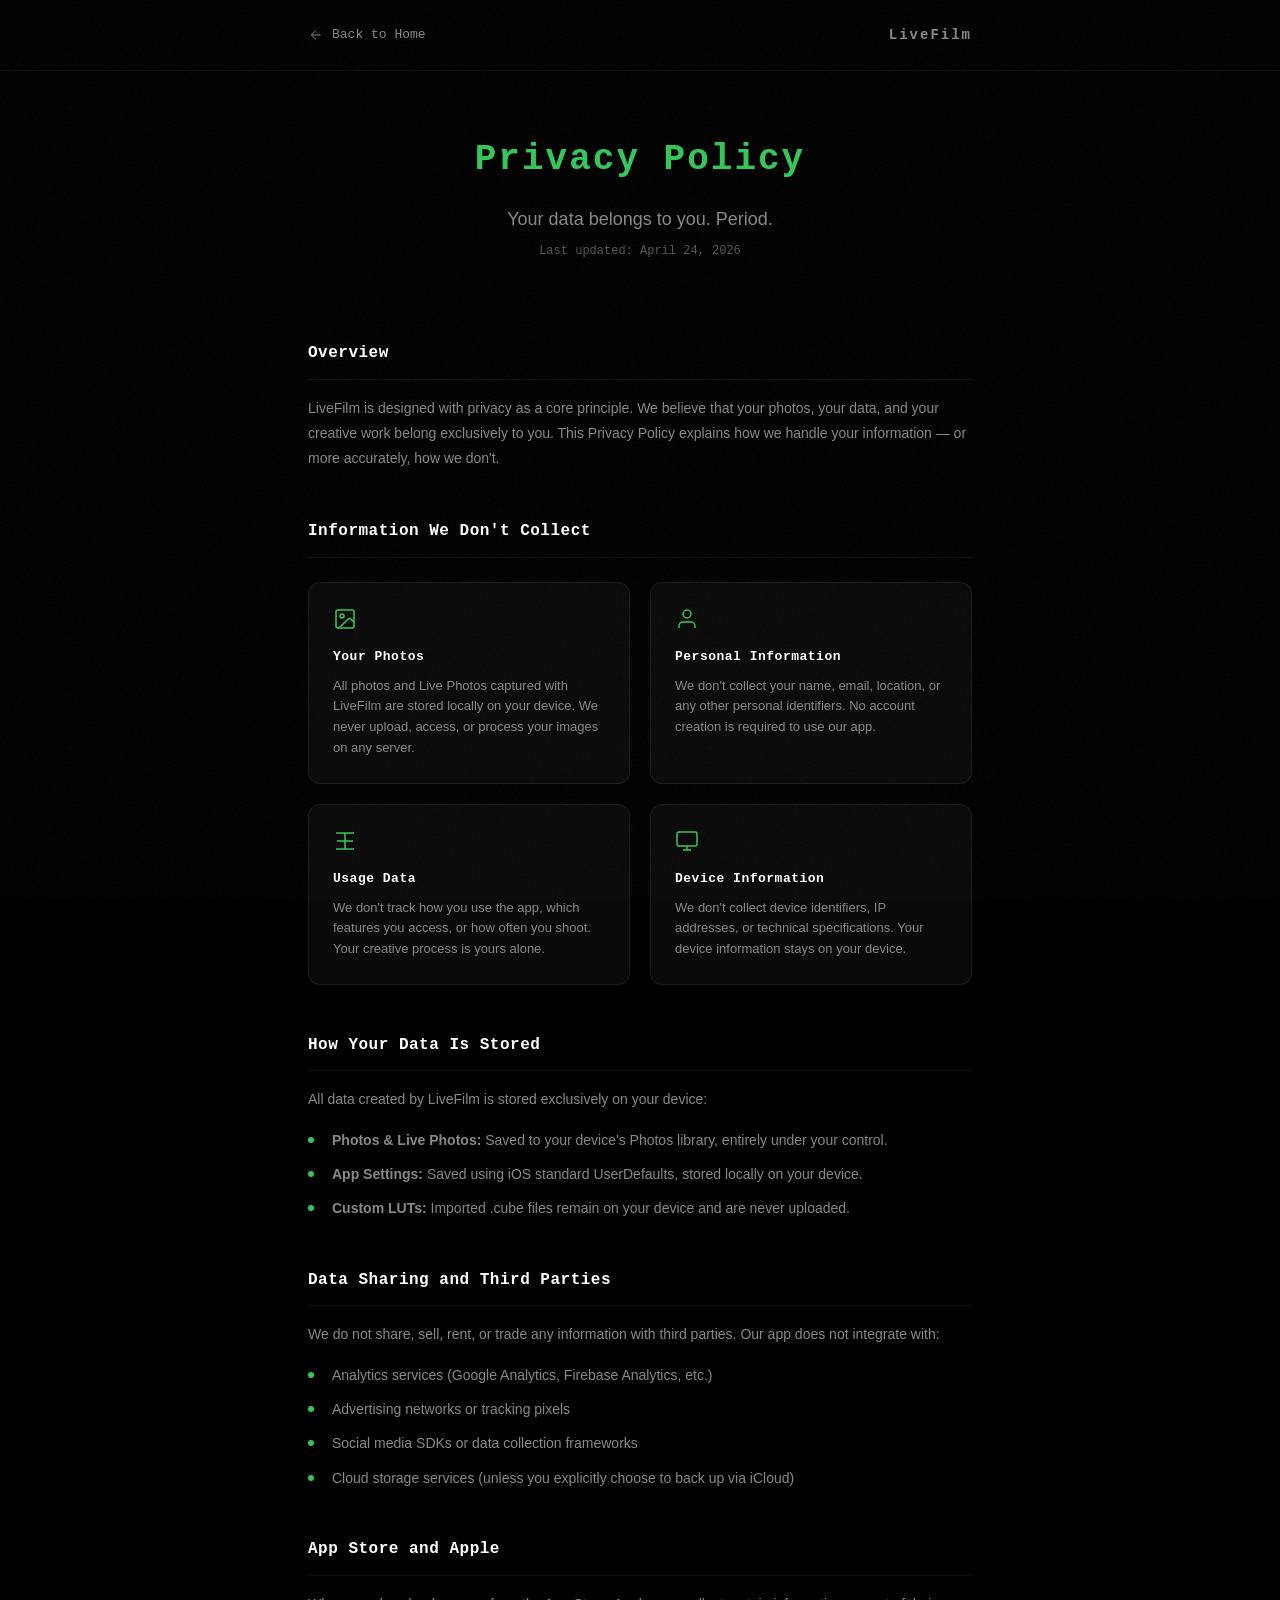
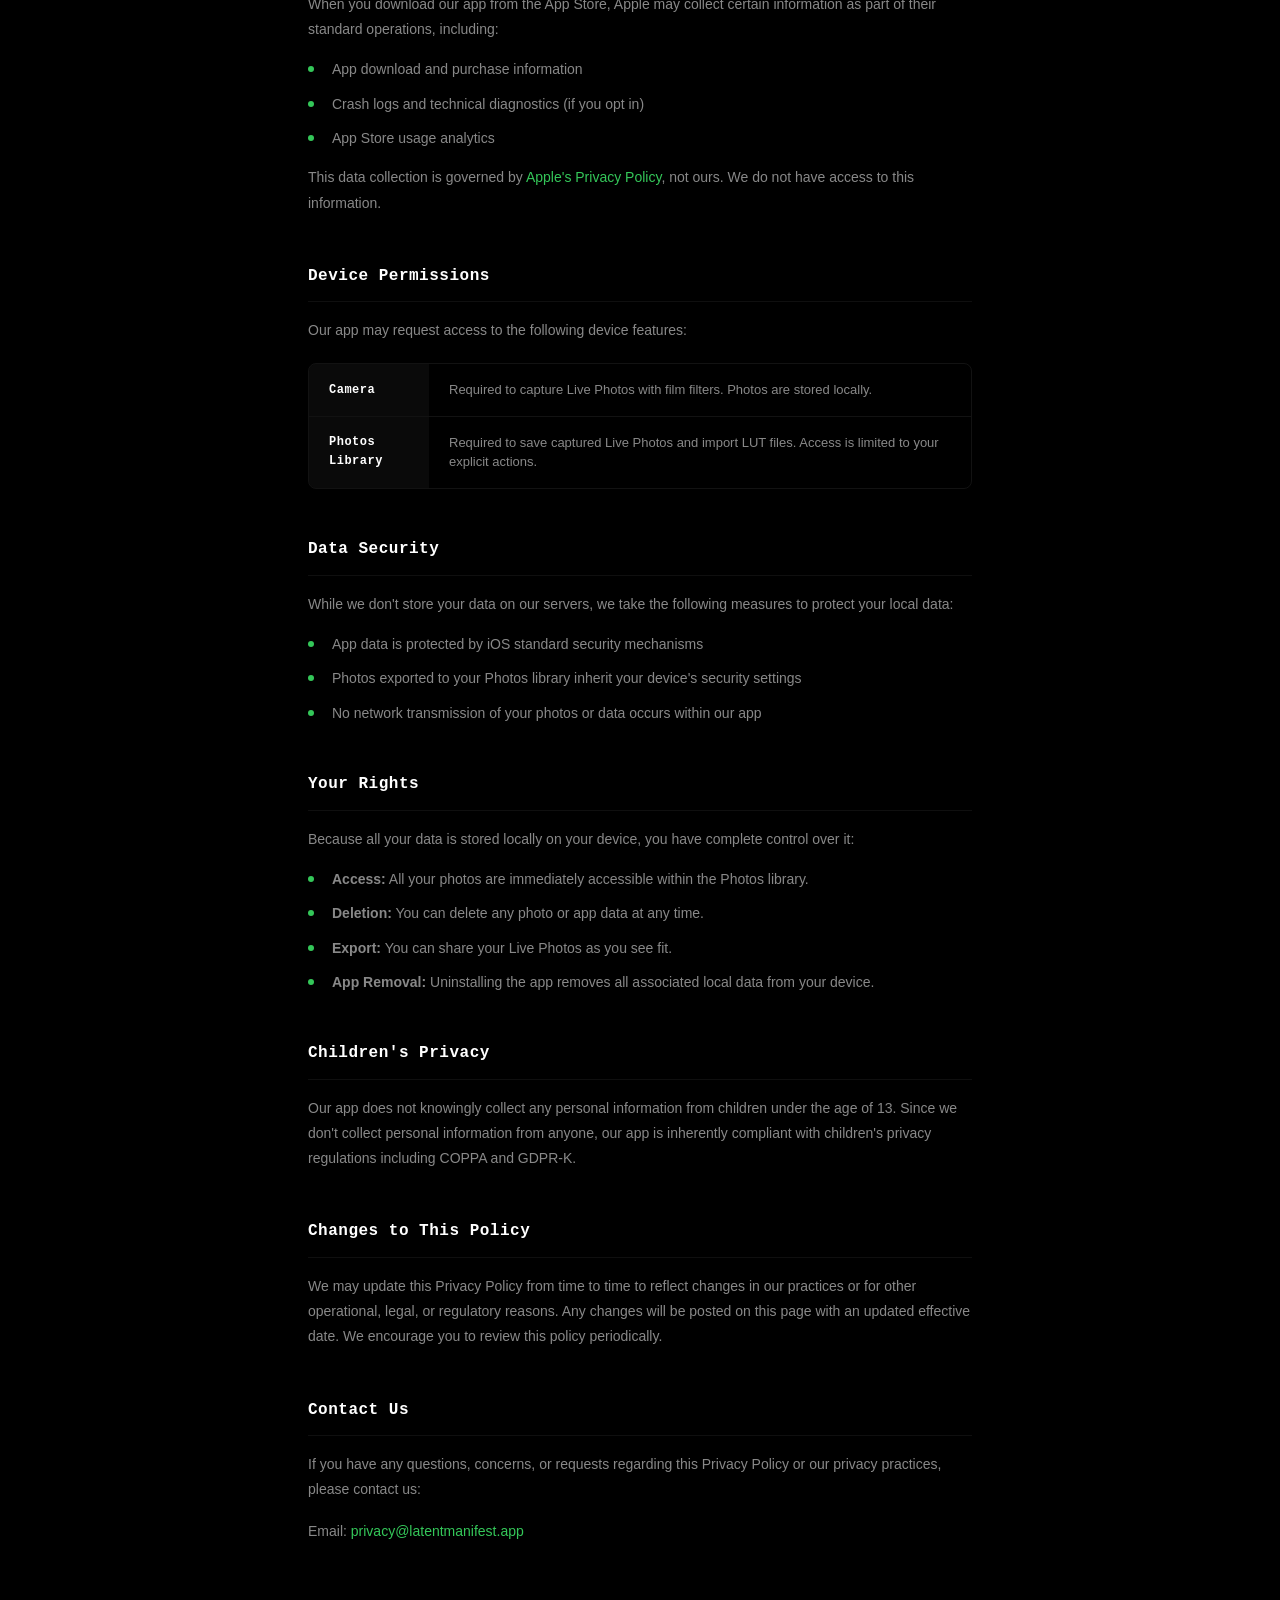
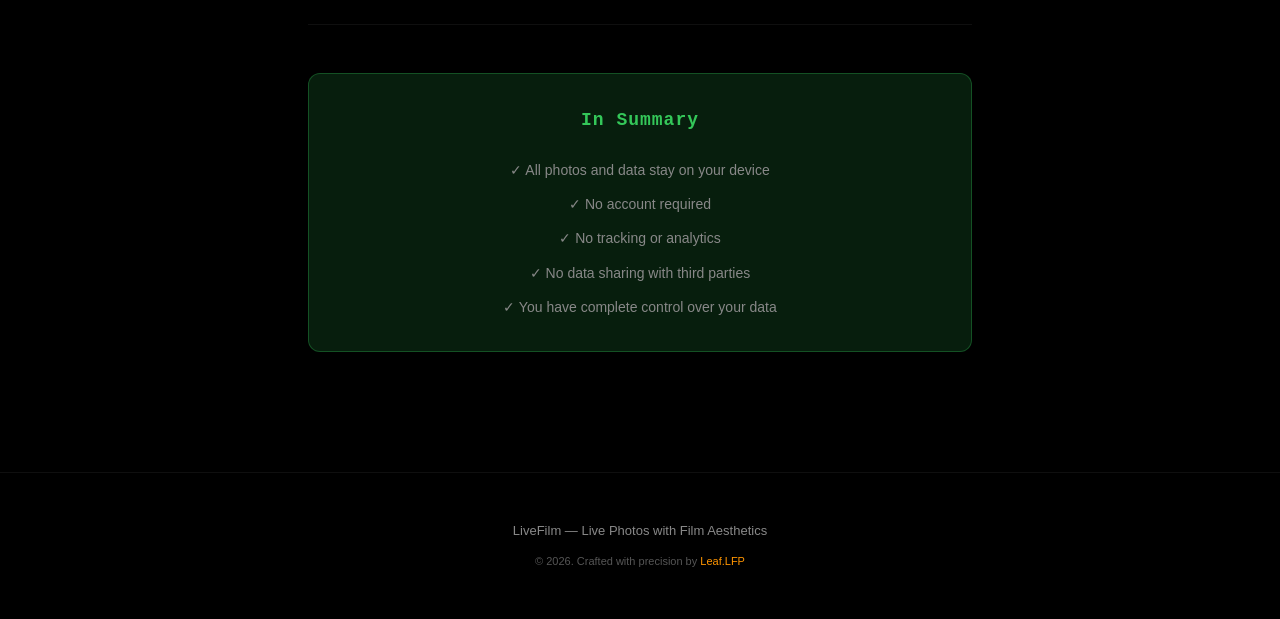
==== privacy.html @ 0545c532 "Initial commit: LiveFilm public site with privacy policy" ====
<!DOCTYPE html>
<html lang="en">
<head>
    <meta charset="UTF-8">
    <meta name="viewport" content="width=device-width, initial-scale=1.0">
    <title>Privacy Policy — LiveFilm</title>
    <meta name="description" content="Privacy Policy for LiveFilm — Live Photos with Film Aesthetics">
    <link rel="stylesheet" href="css/style.css">
    <link rel="stylesheet" href="css/privacy.css">
</head>
<body>
    <!-- 全局胶片颗粒 -->
    <div class="grain-overlay"></div>

    <!-- Header -->
    <header class="privacy-header">
        <div class="container">
            <a href="index.html" class="back-link">
                <svg viewBox="0 0 24 24" fill="none" stroke="currentColor" stroke-width="1.5">
                    <line x1="19" y1="12" x2="5" y2="12"/>
                    <polyline points="12 19 5 12 12 5"/>
                </svg>
                <span data-i18n="back-home">Back to Home</span>
            </a>
            <div class="header-brand">LiveFilm</div>
        </div>
    </header>

    <!-- Main Content -->
    <main class="privacy-main">
        <div class="container">
            <div class="privacy-hero">
                <h1 class="privacy-title" data-i18n="privacy-title">Privacy Policy</h1>
                <p class="privacy-subtitle" data-i18n="privacy-subtitle">Your data belongs to you. Period.</p>
                <p class="privacy-date" data-i18n="privacy-date">Last updated: April 24, 2026</p>
            </div>

            <div class="privacy-content">
                <!-- Overview -->
                <section class="privacy-section-detail">
                    <h2 data-i18n="overview-title">Overview</h2>
                    <p data-i18n="overview-desc">LiveFilm is designed with privacy as a core principle. We believe that your photos, your data, and your creative work belong exclusively to you. This Privacy Policy explains how we handle your information — or more accurately, how we don't.</p>
                </section>

                <!-- Data Collection -->
                <section class="privacy-section-detail">
                    <h2 data-i18n="collection-title">Information We Don't Collect</h2>
                    <div class="privacy-grid">
                        <div class="privacy-item">
                            <div class="privacy-item-icon">
                                <svg viewBox="0 0 24 24" fill="none" stroke="currentColor" stroke-width="1.5">
                                    <rect x="3" y="3" width="18" height="18" rx="2"/>
                                    <circle cx="9" cy="9" r="2"/>
                                    <path d="M21 15l-3.086-3.086a2 2 0 0 0-2.828 0L6 21"/>
                                </svg>
                            </div>
                            <h3 data-i18n="collection-photos-title">Your Photos</h3>
                            <p data-i18n="collection-photos-desc">All photos and Live Photos captured with LiveFilm are stored locally on your device. We never upload, access, or process your images on any server.</p>
                        </div>
                        <div class="privacy-item">
                            <div class="privacy-item-icon">
                                <svg viewBox="0 0 24 24" fill="none" stroke="currentColor" stroke-width="1.5">
                                    <path d="M20 21v-2a4 4 0 0 0-4-4H8a4 4 0 0 0-4 4v2"/>
                                    <circle cx="12" cy="7" r="4"/>
                                </svg>
                            </div>
                            <h3 data-i18n="collection-personal-title">Personal Information</h3>
                            <p data-i18n="collection-personal-desc">We don't collect your name, email, location, or any other personal identifiers. No account creation is required to use our app.</p>
                        </div>
                        <div class="privacy-item">
                            <div class="privacy-item-icon">
                                <svg viewBox="0 0 24 24" fill="none" stroke="currentColor" stroke-width="1.5">
                                    <path d="M12 20h9M12 20V4m0 16l-9 0M12 4l9 0M12 4l-9 0"/>
                                    <line x1="4" y1="12" x2="20" y2="12"/>
                                </svg>
                            </div>
                            <h3 data-i18n="collection-usage-title">Usage Data</h3>
                            <p data-i18n="collection-usage-desc">We don't track how you use the app, which features you access, or how often you shoot. Your creative process is yours alone.</p>
                        </div>
                        <div class="privacy-item">
                            <div class="privacy-item-icon">
                                <svg viewBox="0 0 24 24" fill="none" stroke="currentColor" stroke-width="1.5">
                                    <rect x="2" y="3" width="20" height="14" rx="2" ry="2"/>
                                    <line x1="8" y1="21" x2="16" y2="21"/>
                                    <line x1="12" y1="17" x2="12" y2="21"/>
                                </svg>
                            </div>
                            <h3 data-i18n="collection-device-title">Device Information</h3>
                            <p data-i18n="collection-device-desc">We don't collect device identifiers, IP addresses, or technical specifications. Your device information stays on your device.</p>
                        </div>
                    </div>
                </section>

                <!-- Local Storage -->
                <section class="privacy-section-detail">
                    <h2 data-i18n="storage-title">How Your Data Is Stored</h2>
                    <p data-i18n="storage-intro">All data created by LiveFilm is stored exclusively on your device:</p>
                    <ul class="privacy-list">
                        <li data-i18n="storage-item1"><strong>Photos & Live Photos:</strong> Saved to your device's Photos library, entirely under your control.</li>
                        <li data-i18n="storage-item2"><strong>App Settings:</strong> Saved using iOS standard UserDefaults, stored locally on your device.</li>
                        <li data-i18n="storage-item3"><strong>Custom LUTs:</strong> Imported .cube files remain on your device and are never uploaded.</li>
                    </ul>
                </section>

                <!-- Data Sharing -->
                <section class="privacy-section-detail">
                    <h2 data-i18n="sharing-title">Data Sharing and Third Parties</h2>
                    <p data-i18n="sharing-desc">We do not share, sell, rent, or trade any information with third parties. Our app does not integrate with:</p>
                    <ul class="privacy-list">
                        <li data-i18n="sharing-item1">Analytics services (Google Analytics, Firebase Analytics, etc.)</li>
                        <li data-i18n="sharing-item2">Advertising networks or tracking pixels</li>
                        <li data-i18n="sharing-item3">Social media SDKs or data collection frameworks</li>
                        <li data-i18n="sharing-item4">Cloud storage services (unless you explicitly choose to back up via iCloud)</li>
                    </ul>
                </section>

                <!-- App Store Data -->
                <section class="privacy-section-detail">
                    <h2 data-i18n="appstore-title">App Store and Apple</h2>
                    <p data-i18n="appstore-desc">When you download our app from the App Store, Apple may collect certain information as part of their standard operations, including:</p>
                    <ul class="privacy-list">
                        <li data-i18n="appstore-item1">App download and purchase information</li>
                        <li data-i18n="appstore-item2">Crash logs and technical diagnostics (if you opt in)</li>
                        <li data-i18n="appstore-item3">App Store usage analytics</li>
                    </ul>
                    <p data-i18n="appstore-note">This data collection is governed by <a href="https://www.apple.com/legal/privacy/" target="_blank" rel="noopener noreferrer">Apple's Privacy Policy</a>, not ours. We do not have access to this information.</p>
                </section>

                <!-- Permissions -->
                <section class="privacy-section-detail">
                    <h2 data-i18n="permissions-title">Device Permissions</h2>
                    <p data-i18n="permissions-desc">Our app may request access to the following device features:</p>
                    <div class="permissions-table">
                        <div class="permission-row">
                            <div class="permission-name" data-i18n="perm-camera">Camera</div>
                            <div class="permission-purpose" data-i18n="perm-camera-desc">Required to capture Live Photos with film filters. Photos are stored locally.</div>
                        </div>
                        <div class="permission-row">
                            <div class="permission-name" data-i18n="perm-photos">Photos Library</div>
                            <div class="permission-purpose" data-i18n="perm-photos-desc">Required to save captured Live Photos and import LUT files. Access is limited to your explicit actions.</div>
                        </div>
                    </div>
                </section>

                <!-- Data Security -->
                <section class="privacy-section-detail">
                    <h2 data-i18n="security-title">Data Security</h2>
                    <p data-i18n="security-desc">While we don't store your data on our servers, we take the following measures to protect your local data:</p>
                    <ul class="privacy-list">
                        <li data-i18n="security-item1">App data is protected by iOS standard security mechanisms</li>
                        <li data-i18n="security-item2">Photos exported to your Photos library inherit your device's security settings</li>
                        <li data-i18n="security-item3">No network transmission of your photos or data occurs within our app</li>
                    </ul>
                </section>

                <!-- Your Rights -->
                <section class="privacy-section-detail">
                    <h2 data-i18n="rights-title">Your Rights</h2>
                    <p data-i18n="rights-desc">Because all your data is stored locally on your device, you have complete control over it:</p>
                    <ul class="privacy-list">
                        <li data-i18n="rights-item1"><strong>Access:</strong> All your photos are immediately accessible within the Photos library.</li>
                        <li data-i18n="rights-item2"><strong>Deletion:</strong> You can delete any photo or app data at any time.</li>
                        <li data-i18n="rights-item3"><strong>Export:</strong> You can share your Live Photos as you see fit.</li>
                        <li data-i18n="rights-item4"><strong>App Removal:</strong> Uninstalling the app removes all associated local data from your device.</li>
                    </ul>
                </section>

                <!-- Children's Privacy -->
                <section class="privacy-section-detail">
                    <h2 data-i18n="children-title">Children's Privacy</h2>
                    <p data-i18n="children-desc">Our app does not knowingly collect any personal information from children under the age of 13. Since we don't collect personal information from anyone, our app is inherently compliant with children's privacy regulations including COPPA and GDPR-K.</p>
                </section>

                <!-- Changes -->
                <section class="privacy-section-detail">
                    <h2 data-i18n="changes-title">Changes to This Policy</h2>
                    <p data-i18n="changes-desc">We may update this Privacy Policy from time to time to reflect changes in our practices or for other operational, legal, or regulatory reasons. Any changes will be posted on this page with an updated effective date. We encourage you to review this policy periodically.</p>
                </section>

                <!-- Contact -->
                <section class="privacy-section-detail">
                    <h2 data-i18n="contact-title">Contact Us</h2>
                    <p data-i18n="contact-desc">If you have any questions, concerns, or requests regarding this Privacy Policy or our privacy practices, please contact us:</p>
                    <p data-i18n="contact-email">Email: <a href="mailto:privacy@latentmanifest.app">privacy@latentmanifest.app</a></p>
                </section>

                <!-- Summary -->
                <section class="privacy-summary">
                    <div class="summary-box">
                        <h2 data-i18n="summary-title">In Summary</h2>
                        <ul class="summary-list">
                            <li data-i18n="summary-item1">✓ All photos and data stay on your device</li>
                            <li data-i18n="summary-item2">✓ No account required</li>
                            <li data-i18n="summary-item3">✓ No tracking or analytics</li>
                            <li data-i18n="summary-item4">✓ No data sharing with third parties</li>
                            <li data-i18n="summary-item5">✓ You have complete control over your data</li>
                        </ul>
                    </div>
                </section>
            </div>
        </div>
    </main>

    <!-- Footer -->
    <footer class="footer privacy-footer">
        <div class="container">
            <div class="footer-content">
                <p class="footer-text">LiveFilm — <span data-i18n="footer-text">Live Photos with Film Aesthetics</span></p>
                <p class="footer-copyright">&copy; 2026. Crafted with precision by <a href="https://xhslink.com/m/6R2pUaW3pdJ" target="_blank" rel="noopener noreferrer">Leaf.LFP</a></p>
            </div>
        </div>
    </footer>

    <script src="js/main.js"></script>
    <script>
        const i18n = {
            'zh-CN': {
                'back-home': '返回首页',
                'privacy-title': '隐私政策',
                'privacy-subtitle': '你的数据只属于你。仅此而已。',
                'privacy-date': '最后更新：2026年4月24日',
                'overview-title': '概述',
                'overview-desc': 'LiveFilm 将隐私作为核心设计原则。我们相信你的照片、数据和创作成果完全属于你。本隐私政策说明了我们如何处理你的信息——更准确地说，是我们如何不处理你的信息。',
                'collection-title': '我们不收集的信息',
                'collection-photos-title': '你的照片',
                'collection-photos-desc': '所有使用 LiveFilm 拍摄的照片和 Live Photo 都存储在你的设备本地。我们从不将图片上传到任何服务器，也不访问或处理你的图像。',
                'collection-personal-title': '个人信息',
                'collection-personal-desc': '我们不收集你的姓名、邮箱、位置或任何其他个人识别信息。使用我们的应用无需创建账户。',
                'collection-usage-title': '使用数据',
                'collection-usage-desc': '我们不追踪你如何使用应用、访问哪些功能或拍摄频率。你的创作过程只属于你自己。',
                'collection-device-title': '设备信息',
                'collection-device-desc': '我们不收集设备标识符、IP 地址或技术规格。你的设备信息保留在你的设备上。',
                'storage-title': '数据如何存储',
                'storage-intro': 'LiveFilm 创建的所有数据都仅存储在你的设备上：',
                'storage-item1': '<strong>照片与 Live Photo：</strong>保存到你的设备照片库，完全由你控制。',
                'storage-item2': '<strong>应用设置：</strong>使用 iOS 标准 UserDefaults 保存，存储在设备本地。',
                'storage-item3': '<strong>自定义 LUT：</strong>导入的 .cube 文件保留在你的设备上，从不上传。',
                'sharing-title': '数据分享与第三方',
                'sharing-desc': '我们不会与第三方分享、出售、出租或交易任何信息。我们的应用不集成：',
                'sharing-item1': '分析服务（Google Analytics、Firebase Analytics 等）',
                'sharing-item2': '广告网络或追踪像素',
                'sharing-item3': '社交媒体 SDK 或数据收集框架',
                'sharing-item4': '云存储服务（除非你明确选择通过 iCloud 备份）',
                'appstore-title': 'App Store 与 Apple',
                'appstore-desc': '当你从 App Store 下载我们的应用时，Apple 可能会作为其标准运营的一部分收集某些信息，包括：',
                'appstore-item1': '应用下载和购买信息',
                'appstore-item2': '崩溃日志和技术诊断（如果你选择加入）',
                'appstore-item3': 'App Store 使用分析',
                'appstore-note': '这些数据收集受 <a href="https://www.apple.com/legal/privacy/" target="_blank" rel="noopener noreferrer">Apple 隐私政策</a> 管辖，而非我们的政策。我们无法访问这些信息。',
                'permissions-title': '设备权限',
                'permissions-desc': '我们的应用可能会请求访问以下设备功能：',
                'perm-camera': '相机',
                'perm-camera-desc': '拍摄带胶片滤镜的 Live Photo 所需。照片存储在本地。',
                'perm-photos': '照片库',
                'perm-photos-desc': '保存拍摄的 Live Photo 和导入 LUT 文件所需。访问仅限于你的明确操作。',
                'security-title': '数据安全',
                'security-desc': '虽然我们不在服务器上存储你的数据，但我们采取以下措施保护你的本地数据：',
                'security-item1': '应用数据受 iOS 标准安全机制保护',
                'security-item2': '导出到照片库的照片继承你设备的安全设置',
                'security-item3': '我们的应用内不会传输你的照片或数据到网络',
                'rights-title': '你的权利',
                'rights-desc': '因为你的所有数据都存储在你的设备本地，你拥有完全的控制权：',
                'rights-item1': '<strong>访问：</strong>你的所有照片都可以在照片库中立即访问。',
                'rights-item2': '<strong>删除：</strong>你可以随时删除任何照片或应用数据。',
                'rights-item3': '<strong>导出：</strong>你可以按你的意愿分享你的 Live Photo。',
                'rights-item4': '<strong>应用移除：</strong>卸载应用会从你的设备中删除所有关联的本地数据。',
                'children-title': '儿童隐私',
                'children-desc': '我们的应用不会故意收集13岁以下儿童的任何个人信息。由于我们不收集任何人的个人信息，我们的应用本质上符合包括 COPPA 和 GDPR-K 在内的儿童隐私法规。',
                'changes-title': '政策变更',
                'changes-desc': '我们可能会不时更新本隐私政策，以反映我们的实践变化或其他运营、法律或监管原因。任何变更都将发布在此页面上，并更新生效日期。我们鼓励你定期查看本政策。',
                'contact-title': '联系我们',
                'contact-desc': '如果你对本隐私政策或我们的隐私实践有任何问题、疑虑或请求，请联系我们：',
                'contact-email': '邮箱：<a href="mailto:privacy@latentmanifest.app">privacy@latentmanifest.app</a>',
                'summary-title': '总结',
                'summary-item1': '✓ 所有照片和数据都保留在你的设备上',
                'summary-item2': '✓ 无需创建账户',
                'summary-item3': '✓ 无追踪或分析',
                'summary-item4': '✓ 不与第三方分享数据',
                'summary-item5': '✓ 你对数据拥有完全控制权',
                'footer-text': '能拍胶片效果的 Live Photo'
            },
            'en': {
                'back-home': 'Back to Home',
                'privacy-title': 'Privacy Policy',
                'privacy-subtitle': 'Your data belongs to you. Period.',
                'privacy-date': 'Last updated: April 24, 2026',
                'overview-title': 'Overview',
                'overview-desc': 'LiveFilm is designed with privacy as a core principle. We believe that your photos, your data, and your creative work belong exclusively to you. This Privacy Policy explains how we handle your information — or more accurately, how we don\'t.',
                'collection-title': 'Information We Don\'t Collect',
                'collection-photos-title': 'Your Photos',
                'collection-photos-desc': 'All photos and Live Photos captured with LiveFilm are stored locally on your device. We never upload, access, or process your images on any server.',
                'collection-personal-title': 'Personal Information',
                'collection-personal-desc': 'We don\'t collect your name, email, location, or any other personal identifiers. No account creation is required to use our app.',
                'collection-usage-title': 'Usage Data',
                'collection-usage-desc': 'We don\'t track how you use the app, which features you access, or how often you shoot. Your creative process is yours alone.',
                'collection-device-title': 'Device Information',
                'collection-device-desc': 'We don\'t collect device identifiers, IP addresses, or technical specifications. Your device information stays on your device.',
                'storage-title': 'How Your Data Is Stored',
                'storage-intro': 'All data created by LiveFilm is stored exclusively on your device:',
                'storage-item1': '<strong>Photos & Live Photos:</strong> Saved to your device\'s Photos library, entirely under your control.',
                'storage-item2': '<strong>App Settings:</strong> Saved using iOS standard UserDefaults, stored locally on your device.',
                'storage-item3': '<strong>Custom LUTs:</strong> Imported .cube files remain on your device and are never uploaded.',
                'sharing-title': 'Data Sharing and Third Parties',
                'sharing-desc': 'We do not share, sell, rent, or trade any information with third parties. Our app does not integrate with:',
                'sharing-item1': 'Analytics services (Google Analytics, Firebase Analytics, etc.)',
                'sharing-item2': 'Advertising networks or tracking pixels',
                'sharing-item3': 'Social media SDKs or data collection frameworks',
                'sharing-item4': 'Cloud storage services (unless you explicitly choose to back up via iCloud)',
                'appstore-title': 'App Store and Apple',
                'appstore-desc': 'When you download our app from the App Store, Apple may collect certain information as part of their standard operations, including:',
                'appstore-item1': 'App download and purchase information',
                'appstore-item2': 'Crash logs and technical diagnostics (if you opt in)',
                'appstore-item3': 'App Store usage analytics',
                'appstore-note': 'This data collection is governed by <a href="https://www.apple.com/legal/privacy/" target="_blank" rel="noopener noreferrer">Apple\'s Privacy Policy</a>, not ours. We do not have access to this information.',
                'permissions-title': 'Device Permissions',
                'permissions-desc': 'Our app may request access to the following device features:',
                'perm-camera': 'Camera',
                'perm-camera-desc': 'Required to capture Live Photos with film filters. Photos are stored locally.',
                'perm-photos': 'Photos Library',
                'perm-photos-desc': 'Required to save captured Live Photos and import LUT files. Access is limited to your explicit actions.',
                'security-title': 'Data Security',
                'security-desc': 'While we don\'t store your data on our servers, we take the following measures to protect your local data:',
                'security-item1': 'App data is protected by iOS standard security mechanisms',
                'security-item2': 'Photos exported to your Photos library inherit your device\'s security settings',
                'security-item3': 'No network transmission of your photos or data occurs within our app',
                'rights-title': 'Your Rights',
                'rights-desc': 'Because all your data is stored locally on your device, you have complete control over it:',
                'rights-item1': '<strong>Access:</strong> All your photos are immediately accessible within the Photos library.',
                'rights-item2': '<strong>Deletion:</strong> You can delete any photo or app data at any time.',
                'rights-item3': '<strong>Export:</strong> You can share your Live Photos as you see fit.',
                'rights-item4': '<strong>App Removal:</strong> Uninstalling the app removes all associated local data from your device.',
                'children-title': 'Children\'s Privacy',
                'children-desc': 'Our app does not knowingly collect any personal information from children under the age of 13. Since we don\'t collect personal information from anyone, our app is inherently compliant with children\'s privacy regulations including COPPA and GDPR-K.',
                'changes-title': 'Changes to This Policy',
                'changes-desc': 'We may update this Privacy Policy from time to time to reflect changes in our practices or for other operational, legal, or regulatory reasons. Any changes will be posted on this page with an updated effective date. We encourage you to review this policy periodically.',
                'contact-title': 'Contact Us',
                'contact-desc': 'If you have any questions, concerns, or requests regarding this Privacy Policy or our privacy practices, please contact us:',
                'contact-email': 'Email: <a href="mailto:privacy@latentmanifest.app">privacy@latentmanifest.app</a>',
                'summary-title': 'In Summary',
                'summary-item1': '✓ All photos and data stay on your device',
                'summary-item2': '✓ No account required',
                'summary-item3': '✓ No tracking or analytics',
                'summary-item4': '✓ No data sharing with third parties',
                'summary-item5': '✓ You have complete control over your data',
                'footer-text': 'Live Photos with Film Aesthetics'
            }
        };

        function applyLanguage() {
            const userLang = navigator.language || navigator.userLanguage;
            const lang = userLang.startsWith('zh') ? 'zh-CN' : 'en';
            document.documentElement.lang = lang === 'zh-CN' ? 'zh' : 'en';
            document.querySelectorAll('[data-i18n]').forEach(el => {
                const key = el.getAttribute('data-i18n');
                if (i18n[lang][key]) {
                    el.innerHTML = i18n[lang][key];
                }
            });
        }

        applyLanguage();
    </script>
</body>
</html>
---- css/style.css ----
/* ========================================
   LiveFilm — 官网样式
   极简 · 暗调 · 胶片美学
   ======================================== */

:root {
    --color-bg: #000000;
    --color-bg-alt: #0a0a0a;
    --color-surface: rgba(255,255,255,0.04);
    --color-surface-border: rgba(255,255,255,0.07);

    --color-accent: #ff9500;
    --color-accent-dim: rgba(255,149,0,0.15);
    --color-accent-border: rgba(255,149,0,0.3);

    --color-green: #34c759;
    --color-green-dim: rgba(52,199,89,0.15);

    --color-text: #ffffff;
    --color-text-secondary: #888888;
    --color-text-muted: #555555;
    --color-divider: rgba(255,255,255,0.06);

    --font-mono: "SF Mono", "Monaco", "Consolas", "Liberation Mono", "PingFang SC", "Hiragino Sans GB", "Microsoft YaHei", monospace;
    --font-system: -apple-system, BlinkMacSystemFont, "SF Pro Display", "PingFang SC", "Hiragino Sans GB", "Segoe UI", Roboto, "Helvetica Neue", Arial, sans-serif;

    --container-max: 720px;
    --section-gap: 100px;
    --transition: 0.3s ease;
}

/* Reset */
*, *::before, *::after { box-sizing: border-box; margin: 0; padding: 0; }
html { scroll-behavior: smooth; font-size: 16px; }

body {
    font-family: var(--font-system);
    background: var(--color-bg);
    color: var(--color-text);
    line-height: 1.6;
    -webkit-font-smoothing: antialiased;
    overflow-x: hidden;
}

::-webkit-scrollbar { width: 6px; }
::-webkit-scrollbar-track { background: var(--color-bg); }
::-webkit-scrollbar-thumb { background: #2a2a2a; border-radius: 3px; }

.container {
    max-width: var(--container-max);
    margin: 0 auto;
    padding: 0 28px;
}

/* Grain overlay */
.grain-overlay {
    position: fixed;
    inset: 0;
    opacity: 0.03;
    pointer-events: none;
    z-index: 9999;
    background-image: url("data:image/svg+xml,%3Csvg viewBox='0 0 400 400' xmlns='http://www.w3.org/2000/svg'%3E%3Cfilter id='n'%3E%3CfeTurbulence type='fractalNoise' baseFrequency='0.9' numOctaves='4' stitchTiles='stitch'/%3E%3C/filter%3E%3Crect width='400' height='400' filter='url(%23n)'/%3E%3C/svg%3E");
    animation: grain 8s steps(10) infinite;
}

@keyframes grain {
    0%, 100% { transform: translate(0,0); }
    10% { transform: translate(-5%,-5%); }
    30% { transform: translate(5%,-5%); }
    50% { transform: translate(-5%,5%); }
    70% { transform: translate(5%,5%); }
    90% { transform: translate(-5%,0); }
}

/* ========================================
   Hero
   ======================================== */
.hero {
    min-height: 100vh;
    display: flex;
    flex-direction: column;
    justify-content: center;
    align-items: center;
    padding: 80px 28px;
    position: relative;
}

.hero-content {
    text-align: center;
    max-width: 520px;
}

.hero-app-name {
    font-family: var(--font-mono);
    font-size: clamp(28px, 6vw, 40px);
    font-weight: 700;
    letter-spacing: 4px;
    margin-bottom: 16px;
    opacity: 0;
    animation: fadeUp 1s ease forwards 0.2s;
}

.hero-tagline {
    font-size: clamp(16px, 4vw, 20px);
    font-weight: 400;
    color: var(--color-text-secondary);
    margin-bottom: 48px;
    opacity: 0;
    animation: fadeUp 1s ease forwards 0.4s;
}

.hero-features {
    list-style: none;
    text-align: left;
    margin-bottom: 48px;
    opacity: 0;
    animation: fadeUp 1s ease forwards 0.6s;
}

.hero-features li {
    font-size: 14px;
    color: var(--color-text-secondary);
    line-height: 2;
    padding-left: 8px;
}

.hero-download-btn {
    display: inline-flex;
    align-items: center;
    gap: 10px;
    padding: 12px 24px;
    background: #f5f5f5;
    color: #000;
    border: none;
    border-radius: 10px;
    cursor: pointer;
    transition: all 0.2s ease;
    text-decoration: none;
    opacity: 0;
    animation: fadeUp 1s ease forwards 0.8s;
}

.hero-download-btn:hover {
    background: #ffffff;
    transform: scale(1.03);
}

.app-store-icon {
    width: 32px;
    height: 32px;
}

.btn-text {
    display: flex;
    flex-direction: column;
    align-items: flex-start;
    text-align: left;
}

.btn-text-small {
    font-size: 10px;
    opacity: 0.7;
}

.btn-text-large {
    font-size: 16px;
    font-weight: 600;
}

.hero-eula {
    margin-top: 24px;
    font-size: 11px;
    color: var(--color-text-muted);
    opacity: 0;
    animation: fadeIn 1s ease forwards 1s;
}

.hero-eula a {
    color: var(--color-text-muted);
    text-decoration: underline;
    text-underline-offset: 2px;
}

.hero-eula a:hover {
    color: var(--color-text-secondary);
}

.scroll-indicator {
    position: absolute;
    bottom: 40px;
    left: 50%;
    transform: translateX(-50%);
    opacity: 0;
    animation: fadeIn 1s ease forwards 1.2s;
}

.scroll-line {
    width: 1px;
    height: 48px;
    background: linear-gradient(to bottom, var(--color-text-muted), transparent);
    animation: scrollPulse 2s ease-in-out infinite;
}

/* ========================================
   Footer
   ======================================== */
.footer {
    padding: 48px 0;
    border-top: 1px solid var(--color-divider);
}

.footer-content {
    text-align: center;
}

.footer-text {
    font-size: 13px;
    color: var(--color-text-secondary);
    margin-bottom: 6px;
}

.footer-links {
    margin-bottom: 12px;
}

.footer-links a {
    font-family: var(--font-mono);
    font-size: 12px;
    color: var(--color-green);
    text-decoration: none;
    padding: 6px 14px;
    background: var(--color-green-dim);
    border: 1px solid rgba(52, 199, 89, 0.3);
    border-radius: 6px;
    transition: all 0.2s ease;
}

.footer-links a:hover {
    background: rgba(52, 199, 89, 0.25);
}

.footer-copyright {
    font-size: 11px;
    color: var(--color-text-muted);
    margin-top: 12px;
}

.footer-copyright a {
    color: var(--color-accent);
    text-decoration: none;
}

/* ========================================
   Animations
   ======================================== */
@keyframes fadeUp {
    from { opacity: 0; transform: translateY(24px); }
    to { opacity: 1; transform: translateY(0); }
}
@keyframes fadeIn {
    from { opacity: 0; }
    to { opacity: 1; }
}
@keyframes scrollPulse {
    0%, 100% { opacity: 0.3; transform: scaleY(0.8); }
    50% { opacity: 1; transform: scaleY(1); }
}

.fade-in {
    opacity: 0;
    transform: translateY(20px);
    transition: opacity 0.6s ease, transform 0.6s ease;
}

.fade-in.visible {
    opacity: 1;
    transform: translateY(0);
}

/* ========================================
   Responsive
   ======================================== */
@media (max-width: 640px) {
    .hero { padding: 60px 20px; }

    .hero-download-btn {
        width: 100%;
        justify-content: center;
        max-width: 280px;
    }
}
---- css/privacy.css ----
/* ========================================
   Privacy Policy Page Styles
   ======================================== */

/* Header */
.privacy-header {
    padding: 24px 0;
    border-bottom: 1px solid var(--color-divider);
    position: sticky;
    top: 0;
    background: rgba(0, 0, 0, 0.95);
    z-index: 100;
    backdrop-filter: blur(10px);
}

.privacy-header .container {
    display: flex;
    align-items: center;
    justify-content: space-between;
}

.back-link {
    display: flex;
    align-items: center;
    gap: 8px;
    color: var(--color-text-secondary);
    text-decoration: none;
    font-family: var(--font-mono);
    font-size: 13px;
    transition: color 0.2s ease;
}

.back-link:hover {
    color: var(--color-text);
}

.back-link svg {
    width: 16px;
    height: 16px;
}

.header-brand {
    font-family: var(--font-mono);
    font-size: 14px;
    font-weight: 600;
    letter-spacing: 2px;
    color: var(--color-text-secondary);
}

/* Main Content */
.privacy-main {
    padding: 60px 0 120px;
    min-height: calc(100vh - 200px);
}

/* Hero */
.privacy-hero {
    text-align: center;
    max-width: 600px;
    margin: 0 auto 80px;
}

.privacy-title {
    font-family: var(--font-mono);
    font-size: clamp(24px, 5vw, 36px);
    font-weight: 700;
    letter-spacing: 2px;
    margin-bottom: 16px;
    color: var(--color-green);
}

.privacy-subtitle {
    font-size: 18px;
    color: var(--color-text-secondary);
    margin-bottom: 8px;
}

.privacy-date {
    font-family: var(--font-mono);
    font-size: 12px;
    color: var(--color-text-muted);
}

/* Content Sections */
.privacy-content {
    max-width: 720px;
    margin: 0 auto;
}

.privacy-section-detail {
    margin-bottom: 48px;
}

.privacy-section-detail h2 {
    font-family: var(--font-mono);
    font-size: 16px;
    font-weight: 600;
    letter-spacing: 0.5px;
    margin-bottom: 16px;
    padding-bottom: 12px;
    border-bottom: 1px solid var(--color-divider);
    color: var(--color-text);
}

.privacy-section-detail p {
    font-size: 14px;
    color: var(--color-text-secondary);
    line-height: 1.8;
    margin-bottom: 16px;
}

.privacy-section-detail p:last-child {
    margin-bottom: 0;
}

.privacy-section-detail a {
    color: var(--color-green);
    text-decoration: none;
    border-bottom: 1px solid transparent;
    transition: border-color 0.2s ease;
}

.privacy-section-detail a:hover {
    border-bottom-color: var(--color-green);
}

/* Grid for collection items */
.privacy-grid {
    display: grid;
    grid-template-columns: repeat(2, 1fr);
    gap: 20px;
    margin-top: 24px;
}

.privacy-item {
    padding: 24px;
    background: var(--color-surface);
    border: 1px solid var(--color-surface-border);
    border-radius: 12px;
    transition: border-color 0.2s ease;
}

.privacy-item:hover {
    border-color: rgba(52, 199, 89, 0.3);
}

.privacy-item-icon {
    width: 24px;
    height: 24px;
    color: var(--color-green);
    margin-bottom: 16px;
}

.privacy-item-icon svg {
    width: 24px;
    height: 24px;
}

.privacy-item h3 {
    font-family: var(--font-mono);
    font-size: 13px;
    font-weight: 600;
    letter-spacing: 0.5px;
    margin-bottom: 8px;
}

.privacy-item p {
    font-size: 13px;
    color: var(--color-text-secondary);
    line-height: 1.6;
    margin-bottom: 0;
}

/* Lists */
.privacy-list {
    list-style: none;
    padding: 0;
    margin: 16px 0;
}

.privacy-list li {
    position: relative;
    padding-left: 24px;
    margin-bottom: 12px;
    font-size: 14px;
    color: var(--color-text-secondary);
    line-height: 1.6;
}

.privacy-list li::before {
    content: '';
    position: absolute;
    left: 0;
    top: 8px;
    width: 6px;
    height: 6px;
    background: var(--color-green);
    border-radius: 50%;
}

.privacy-list li:last-child {
    margin-bottom: 0;
}

/* Permissions Table */
.permissions-table {
    margin: 20px 0;
    border: 1px solid var(--color-surface-border);
    border-radius: 8px;
    overflow: hidden;
}

.permission-row {
    display: grid;
    grid-template-columns: 120px 1fr;
    gap: 0;
    border-bottom: 1px solid var(--color-surface-border);
}

.permission-row:last-child {
    border-bottom: none;
}

.permission-name {
    padding: 16px 20px;
    background: var(--color-surface);
    font-family: var(--font-mono);
    font-size: 12px;
    font-weight: 600;
    letter-spacing: 0.5px;
    color: var(--color-text);
    display: flex;
    align-items: center;
}

.permission-purpose {
    padding: 16px 20px;
    font-size: 13px;
    color: var(--color-text-secondary);
    line-height: 1.5;
}

/* Summary Section */
.privacy-summary {
    margin-top: 80px;
    padding-top: 48px;
    border-top: 1px solid var(--color-divider);
}

.summary-box {
    padding: 32px;
    background: var(--color-green-dim);
    border: 1px solid rgba(52, 199, 89, 0.3);
    border-radius: 12px;
    text-align: center;
}

.summary-box h2 {
    font-family: var(--font-mono);
    font-size: 18px;
    font-weight: 600;
    letter-spacing: 1px;
    margin-bottom: 24px;
    color: var(--color-green);
}

.summary-list {
    list-style: none;
    padding: 0;
    display: flex;
    flex-direction: column;
    gap: 12px;
}

.summary-list li {
    font-size: 14px;
    color: var(--color-text-secondary);
}

/* Footer */
.privacy-footer {
    border-top: 1px solid var(--color-divider);
    padding: 48px 0;
}

/* Responsive */
@media (max-width: 768px) {
    .privacy-grid {
        grid-template-columns: 1fr;
    }

    .permission-row {
        grid-template-columns: 1fr;
    }

    .permission-name {
        padding-bottom: 8px;
    }

    .permission-purpose {
        padding-top: 8px;
    }

    .summary-box {
        padding: 24px;
    }

    .privacy-hero {
        margin-bottom: 60px;
    }
}

@media (max-width: 640px) {
    .privacy-header .container {
        flex-wrap: wrap;
        gap: 16px;
    }

    .privacy-main {
        padding: 40px 0 80px;
    }

    .privacy-section-detail {
        margin-bottom: 36px;
    }

    .privacy-item {
        padding: 20px;
    }
}
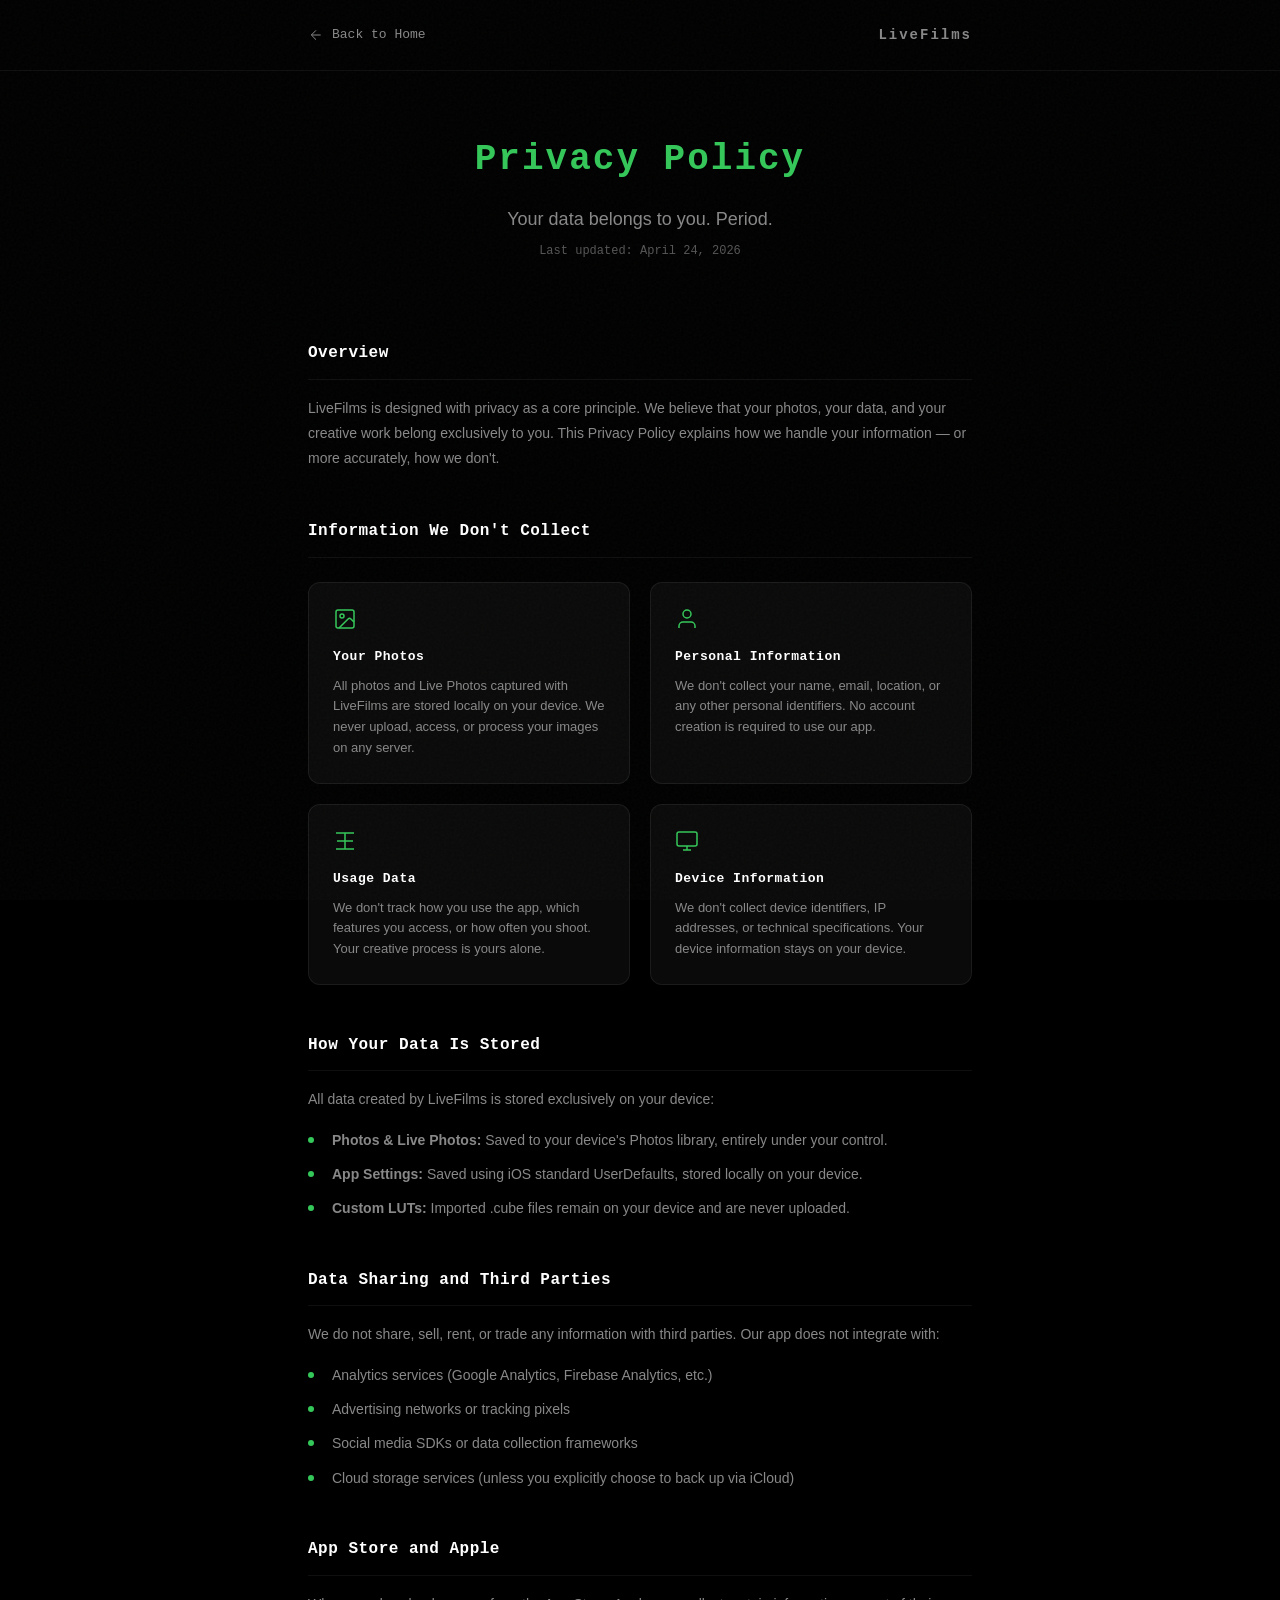
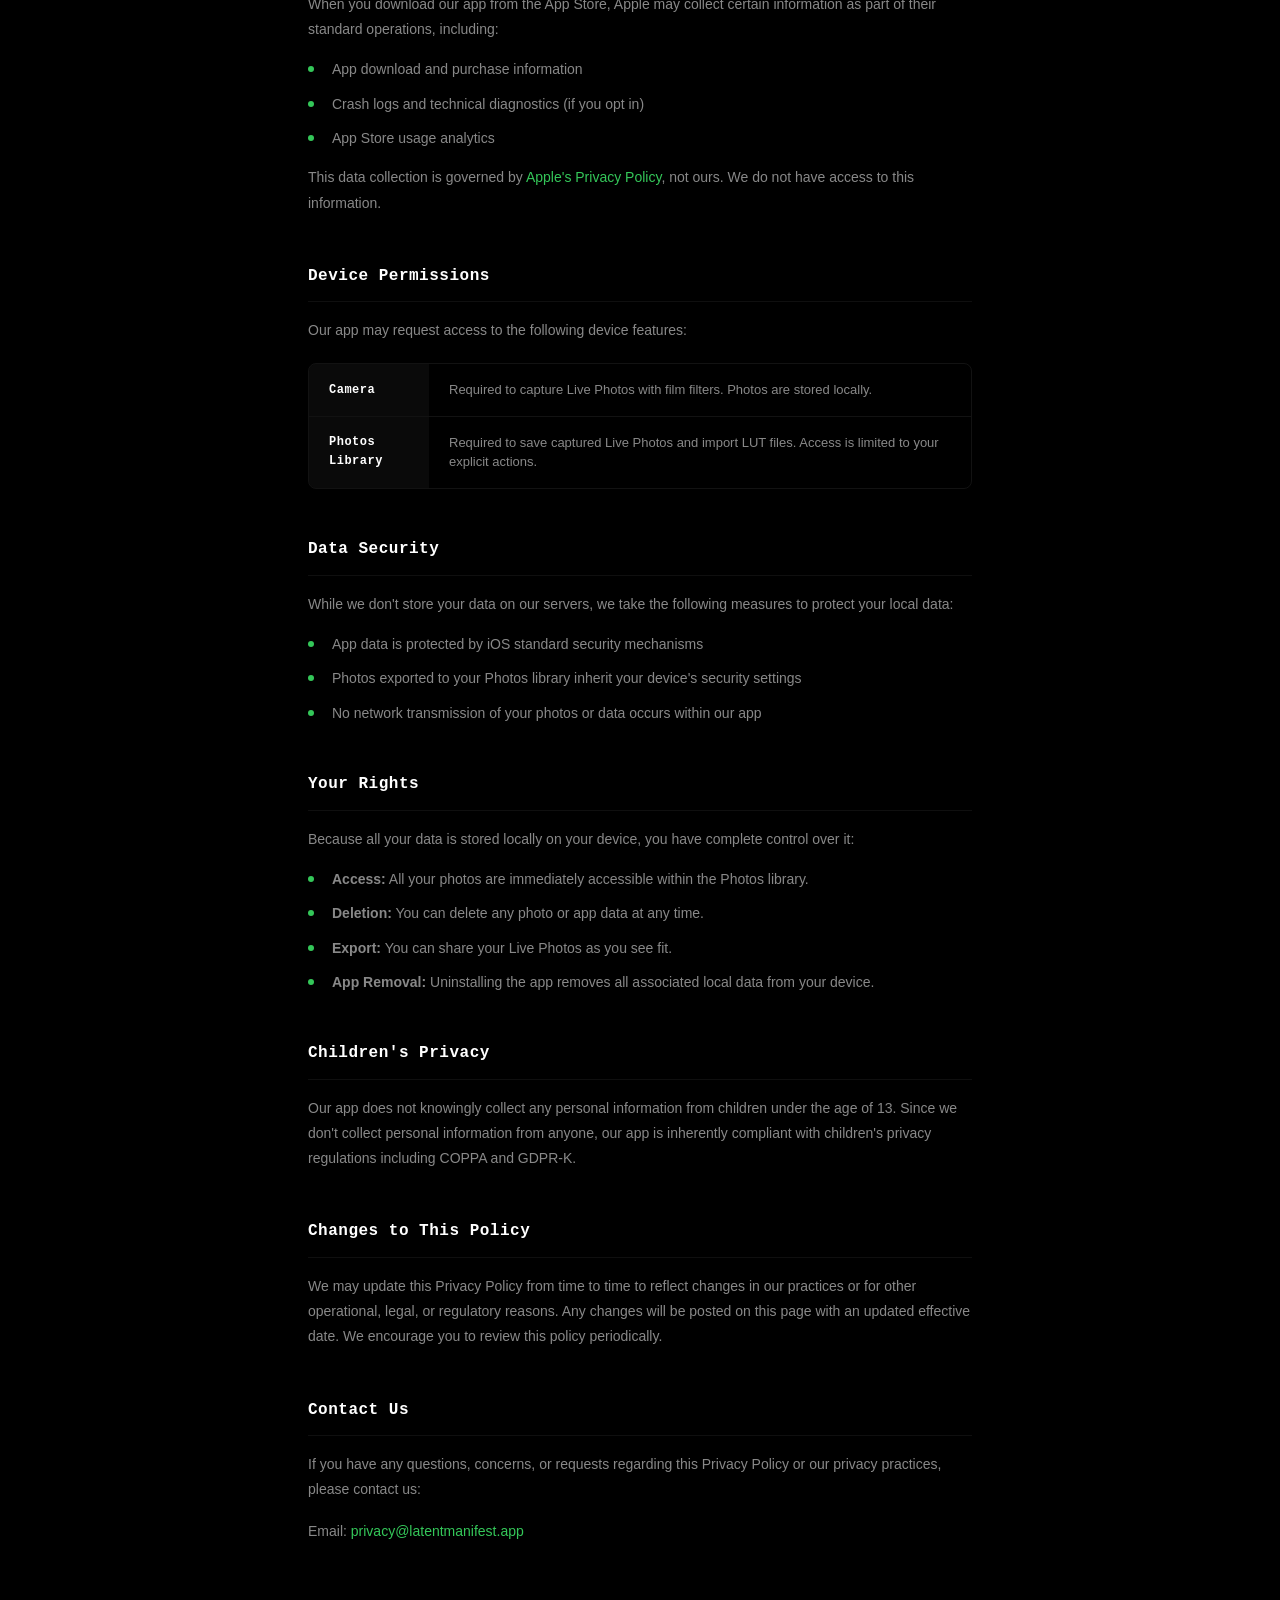
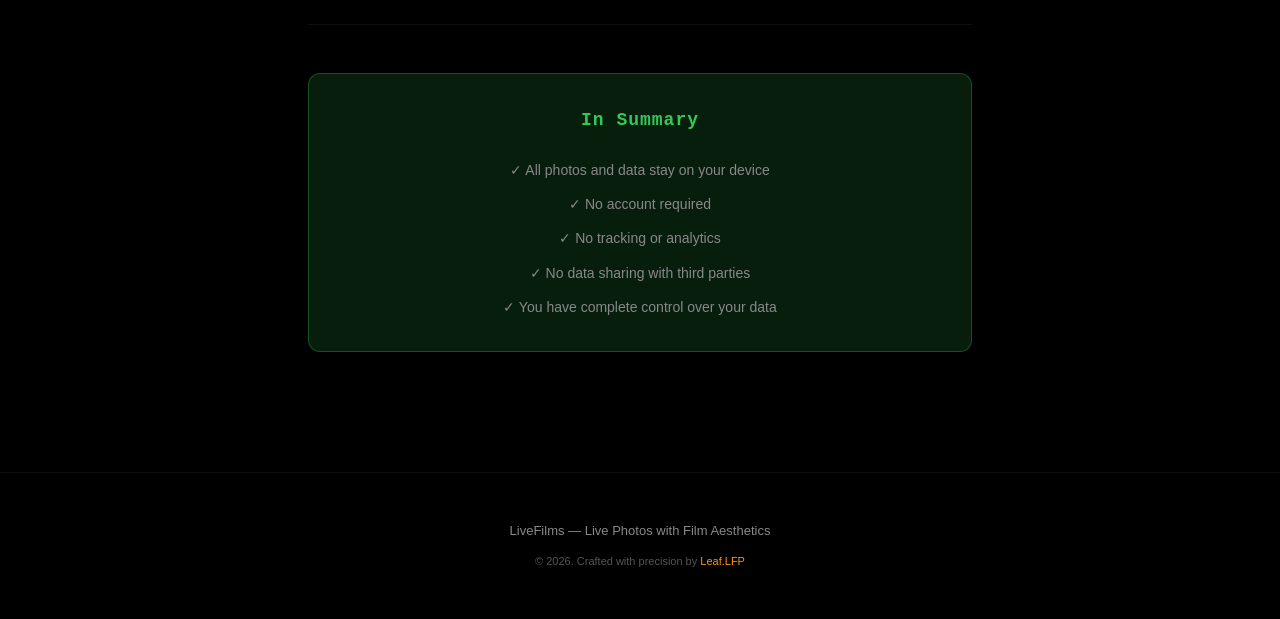
==== commit bf9b2713: "Rename LiveFilm to LiveFilms" ====
--- a/privacy.html
+++ b/privacy.html
@@ -3,8 +3,8 @@
 <head>
     <meta charset="UTF-8">
     <meta name="viewport" content="width=device-width, initial-scale=1.0">
-    <title>Privacy Policy — LiveFilm</title>
-    <meta name="description" content="Privacy Policy for LiveFilm — Live Photos with Film Aesthetics">
+    <title>Privacy Policy — LiveFilms</title>
+    <meta name="description" content="Privacy Policy for LiveFilms — Live Photos with Film Aesthetics">
     <link rel="stylesheet" href="css/style.css">
     <link rel="stylesheet" href="css/privacy.css">
 </head>
@@ -22,7 +22,7 @@
                 </svg>
                 <span data-i18n="back-home">Back to Home</span>
             </a>
-            <div class="header-brand">LiveFilm</div>
+            <div class="header-brand">LiveFilms</div>
         </div>
     </header>
 
@@ -39,7 +39,7 @@
                 <!-- Overview -->
                 <section class="privacy-section-detail">
                     <h2 data-i18n="overview-title">Overview</h2>
-                    <p data-i18n="overview-desc">LiveFilm is designed with privacy as a core principle. We believe that your photos, your data, and your creative work belong exclusively to you. This Privacy Policy explains how we handle your information — or more accurately, how we don't.</p>
+                    <p data-i18n="overview-desc">LiveFilms is designed with privacy as a core principle. We believe that your photos, your data, and your creative work belong exclusively to you. This Privacy Policy explains how we handle your information — or more accurately, how we don't.</p>
                 </section>
 
                 <!-- Data Collection -->
@@ -55,7 +55,7 @@
                                 </svg>
                             </div>
                             <h3 data-i18n="collection-photos-title">Your Photos</h3>
-                            <p data-i18n="collection-photos-desc">All photos and Live Photos captured with LiveFilm are stored locally on your device. We never upload, access, or process your images on any server.</p>
+                            <p data-i18n="collection-photos-desc">All photos and Live Photos captured with LiveFilms are stored locally on your device. We never upload, access, or process your images on any server.</p>
                         </div>
                         <div class="privacy-item">
                             <div class="privacy-item-icon">
@@ -94,7 +94,7 @@
                 <!-- Local Storage -->
                 <section class="privacy-section-detail">
                     <h2 data-i18n="storage-title">How Your Data Is Stored</h2>
-                    <p data-i18n="storage-intro">All data created by LiveFilm is stored exclusively on your device:</p>
+                    <p data-i18n="storage-intro">All data created by LiveFilms is stored exclusively on your device:</p>
                     <ul class="privacy-list">
                         <li data-i18n="storage-item1"><strong>Photos & Live Photos:</strong> Saved to your device's Photos library, entirely under your control.</li>
                         <li data-i18n="storage-item2"><strong>App Settings:</strong> Saved using iOS standard UserDefaults, stored locally on your device.</li>
@@ -205,7 +205,7 @@
     <footer class="footer privacy-footer">
         <div class="container">
             <div class="footer-content">
-                <p class="footer-text">LiveFilm — <span data-i18n="footer-text">Live Photos with Film Aesthetics</span></p>
+                <p class="footer-text">LiveFilms — <span data-i18n="footer-text">Live Photos with Film Aesthetics</span></p>
                 <p class="footer-copyright">&copy; 2026. Crafted with precision by <a href="https://xhslink.com/m/6R2pUaW3pdJ" target="_blank" rel="noopener noreferrer">Leaf.LFP</a></p>
             </div>
         </div>
@@ -220,10 +220,10 @@
                 'privacy-subtitle': '你的数据只属于你。仅此而已。',
                 'privacy-date': '最后更新：2026年4月24日',
                 'overview-title': '概述',
-                'overview-desc': 'LiveFilm 将隐私作为核心设计原则。我们相信你的照片、数据和创作成果完全属于你。本隐私政策说明了我们如何处理你的信息——更准确地说，是我们如何不处理你的信息。',
+                'overview-desc': 'LiveFilms 将隐私作为核心设计原则。我们相信你的照片、数据和创作成果完全属于你。本隐私政策说明了我们如何处理你的信息——更准确地说，是我们如何不处理你的信息。',
                 'collection-title': '我们不收集的信息',
                 'collection-photos-title': '你的照片',
-                'collection-photos-desc': '所有使用 LiveFilm 拍摄的照片和 Live Photo 都存储在你的设备本地。我们从不将图片上传到任何服务器，也不访问或处理你的图像。',
+                'collection-photos-desc': '所有使用 LiveFilms 拍摄的照片和 Live Photo 都存储在你的设备本地。我们从不将图片上传到任何服务器，也不访问或处理你的图像。',
                 'collection-personal-title': '个人信息',
                 'collection-personal-desc': '我们不收集你的姓名、邮箱、位置或任何其他个人识别信息。使用我们的应用无需创建账户。',
                 'collection-usage-title': '使用数据',
@@ -231,7 +231,7 @@
                 'collection-device-title': '设备信息',
                 'collection-device-desc': '我们不收集设备标识符、IP 地址或技术规格。你的设备信息保留在你的设备上。',
                 'storage-title': '数据如何存储',
-                'storage-intro': 'LiveFilm 创建的所有数据都仅存储在你的设备上：',
+                'storage-intro': 'LiveFilms 创建的所有数据都仅存储在你的设备上：',
                 'storage-item1': '<strong>照片与 Live Photo：</strong>保存到你的设备照片库，完全由你控制。',
                 'storage-item2': '<strong>应用设置：</strong>使用 iOS 标准 UserDefaults 保存，存储在设备本地。',
                 'storage-item3': '<strong>自定义 LUT：</strong>导入的 .cube 文件保留在你的设备上，从不上传。',
@@ -285,10 +285,10 @@
                 'privacy-subtitle': 'Your data belongs to you. Period.',
                 'privacy-date': 'Last updated: April 24, 2026',
                 'overview-title': 'Overview',
-                'overview-desc': 'LiveFilm is designed with privacy as a core principle. We believe that your photos, your data, and your creative work belong exclusively to you. This Privacy Policy explains how we handle your information — or more accurately, how we don\'t.',
+                'overview-desc': 'LiveFilms is designed with privacy as a core principle. We believe that your photos, your data, and your creative work belong exclusively to you. This Privacy Policy explains how we handle your information — or more accurately, how we don\'t.',
                 'collection-title': 'Information We Don\'t Collect',
                 'collection-photos-title': 'Your Photos',
-                'collection-photos-desc': 'All photos and Live Photos captured with LiveFilm are stored locally on your device. We never upload, access, or process your images on any server.',
+                'collection-photos-desc': 'All photos and Live Photos captured with LiveFilms are stored locally on your device. We never upload, access, or process your images on any server.',
                 'collection-personal-title': 'Personal Information',
                 'collection-personal-desc': 'We don\'t collect your name, email, location, or any other personal identifiers. No account creation is required to use our app.',
                 'collection-usage-title': 'Usage Data',
@@ -296,7 +296,7 @@
                 'collection-device-title': 'Device Information',
                 'collection-device-desc': 'We don\'t collect device identifiers, IP addresses, or technical specifications. Your device information stays on your device.',
                 'storage-title': 'How Your Data Is Stored',
-                'storage-intro': 'All data created by LiveFilm is stored exclusively on your device:',
+                'storage-intro': 'All data created by LiveFilms is stored exclusively on your device:',
                 'storage-item1': '<strong>Photos & Live Photos:</strong> Saved to your device\'s Photos library, entirely under your control.',
                 'storage-item2': '<strong>App Settings:</strong> Saved using iOS standard UserDefaults, stored locally on your device.',
                 'storage-item3': '<strong>Custom LUTs:</strong> Imported .cube files remain on your device and are never uploaded.',
--- a/css/style.css
+++ b/css/style.css
@@ -1,5 +1,5 @@
 /* ========================================
-   LiveFilm — 官网样式
+   LiveFilms — 官网样式
    极简 · 暗调 · 胶片美学
    ======================================== */
 
@@ -90,12 +90,12 @@
     max-width: 520px;
 }
 
-.hero-app-name {
-    font-family: var(--font-mono);
-    font-size: clamp(28px, 6vw, 40px);
-    font-weight: 700;
-    letter-spacing: 4px;
-    margin-bottom: 16px;
+.hero-app-icon {
+    width: 88px;
+    height: 88px;
+    border-radius: 20px;
+    border: 1px solid var(--color-surface-border);
+    margin-bottom: 24px;
     opacity: 0;
     animation: fadeUp 1s ease forwards 0.2s;
 }
@@ -167,24 +167,6 @@
     font-weight: 600;
 }
 
-.hero-eula {
-    margin-top: 24px;
-    font-size: 11px;
-    color: var(--color-text-muted);
-    opacity: 0;
-    animation: fadeIn 1s ease forwards 1s;
-}
-
-.hero-eula a {
-    color: var(--color-text-muted);
-    text-decoration: underline;
-    text-underline-offset: 2px;
-}
-
-.hero-eula a:hover {
-    color: var(--color-text-secondary);
-}
-
 .scroll-indicator {
     position: absolute;
     bottom: 40px;
@@ -219,26 +201,6 @@
     margin-bottom: 6px;
 }
 
-.footer-links {
-    margin-bottom: 12px;
-}
-
-.footer-links a {
-    font-family: var(--font-mono);
-    font-size: 12px;
-    color: var(--color-green);
-    text-decoration: none;
-    padding: 6px 14px;
-    background: var(--color-green-dim);
-    border: 1px solid rgba(52, 199, 89, 0.3);
-    border-radius: 6px;
-    transition: all 0.2s ease;
-}
-
-.footer-links a:hover {
-    background: rgba(52, 199, 89, 0.25);
-}
-
 .footer-copyright {
     font-size: 11px;
     color: var(--color-text-muted);
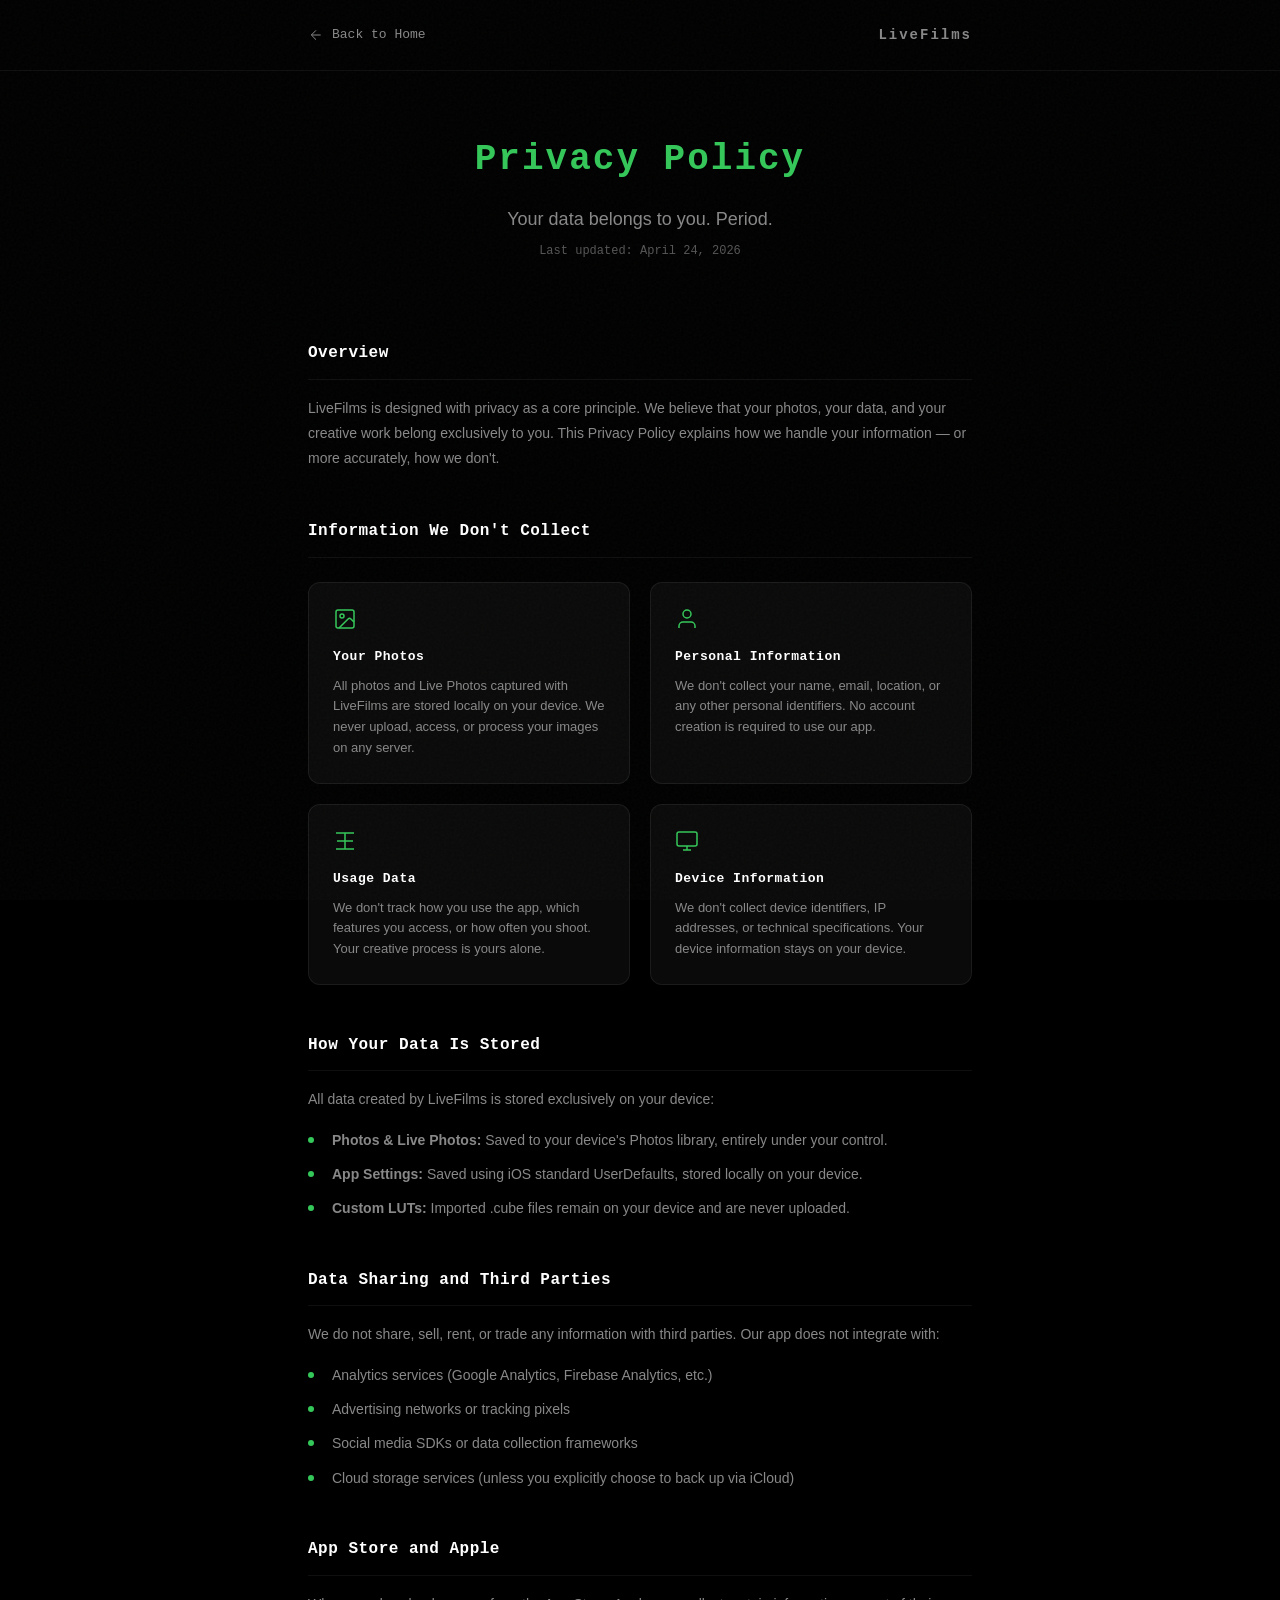
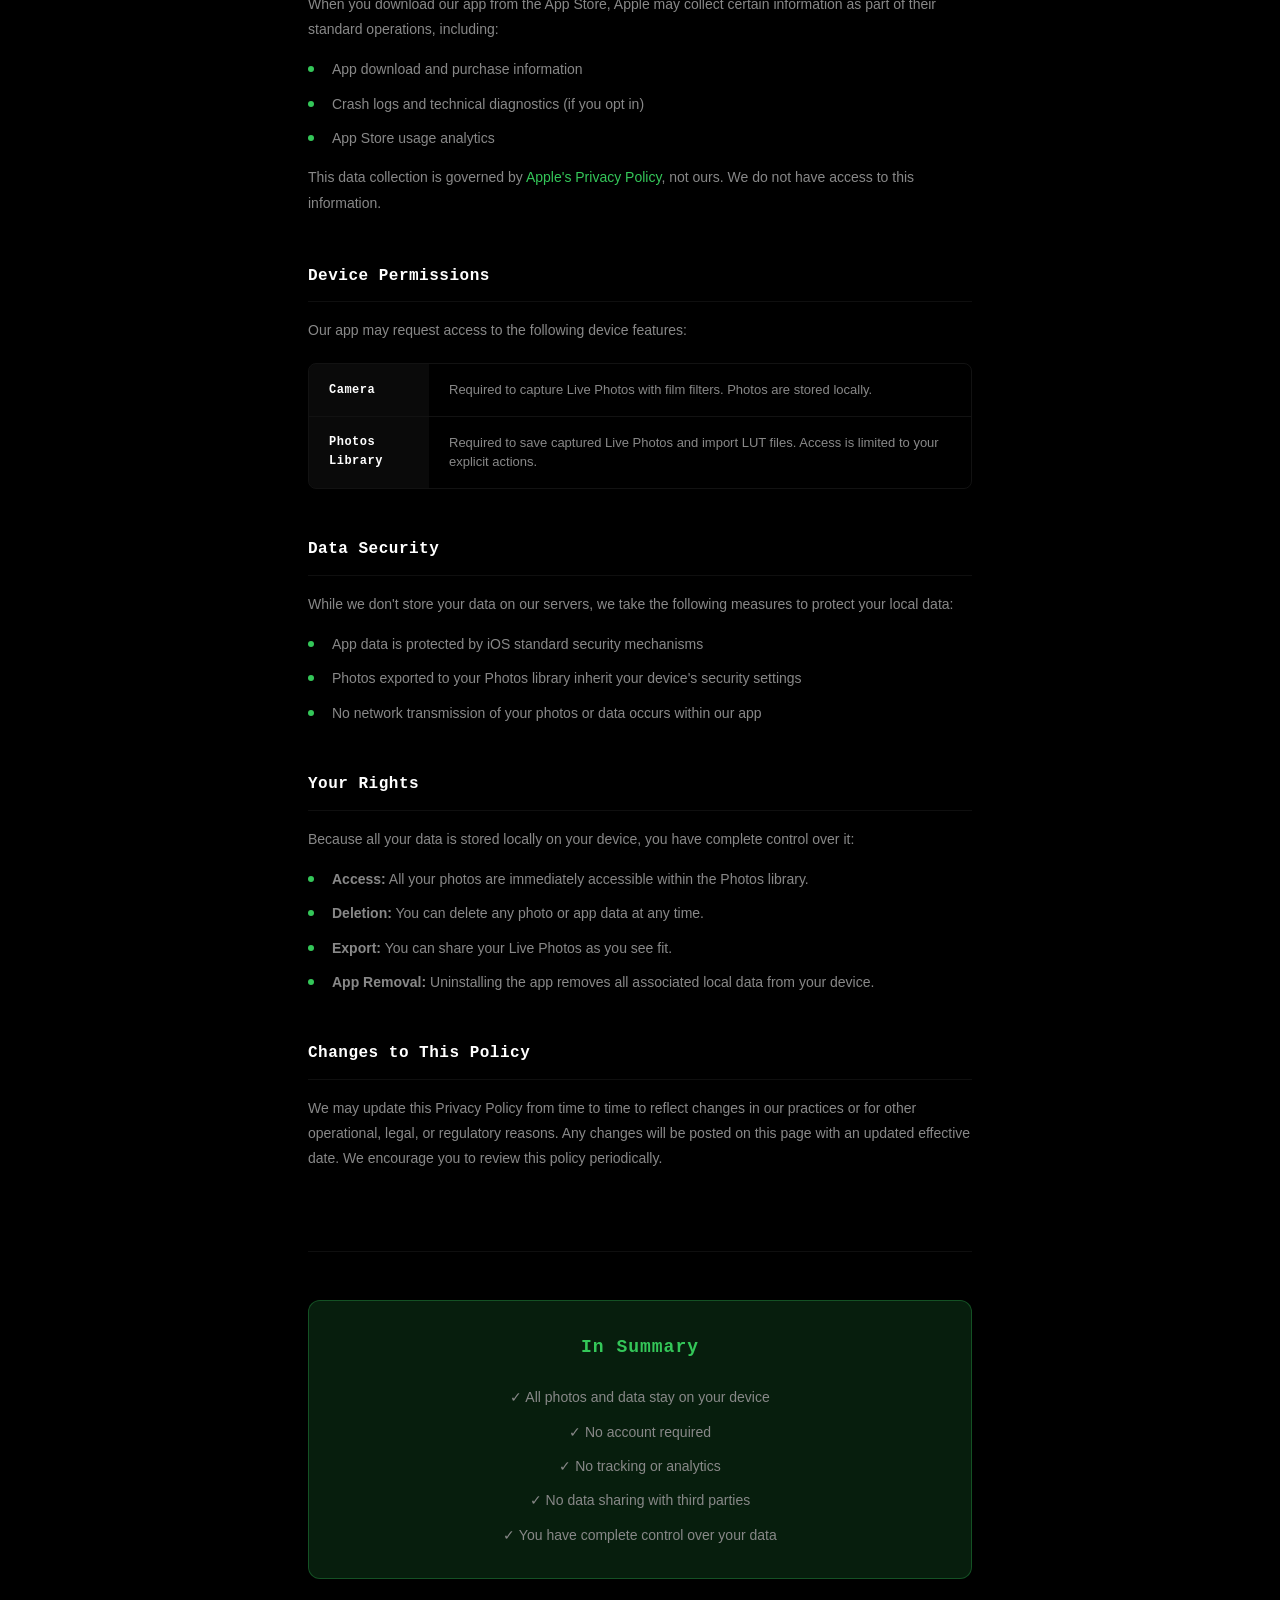
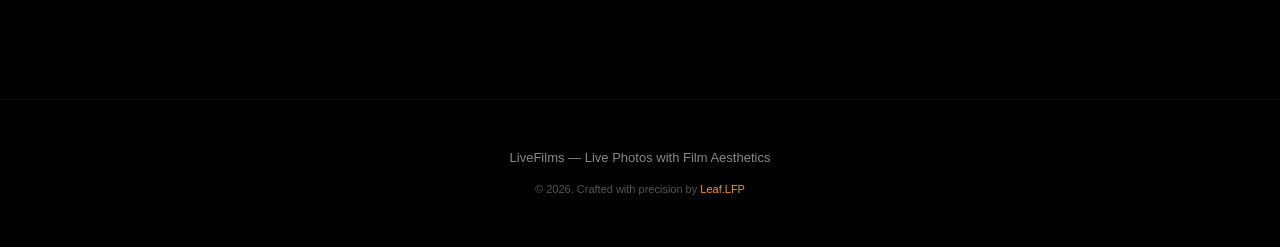
==== commit 87d3c0de: "Remove children privacy and contact sections" ====
--- a/privacy.html
+++ b/privacy.html
@@ -165,23 +165,10 @@
                     </ul>
                 </section>
 
-                <!-- Children's Privacy -->
-                <section class="privacy-section-detail">
-                    <h2 data-i18n="children-title">Children's Privacy</h2>
-                    <p data-i18n="children-desc">Our app does not knowingly collect any personal information from children under the age of 13. Since we don't collect personal information from anyone, our app is inherently compliant with children's privacy regulations including COPPA and GDPR-K.</p>
-                </section>
-
                 <!-- Changes -->
                 <section class="privacy-section-detail">
                     <h2 data-i18n="changes-title">Changes to This Policy</h2>
                     <p data-i18n="changes-desc">We may update this Privacy Policy from time to time to reflect changes in our practices or for other operational, legal, or regulatory reasons. Any changes will be posted on this page with an updated effective date. We encourage you to review this policy periodically.</p>
-                </section>
-
-                <!-- Contact -->
-                <section class="privacy-section-detail">
-                    <h2 data-i18n="contact-title">Contact Us</h2>
-                    <p data-i18n="contact-desc">If you have any questions, concerns, or requests regarding this Privacy Policy or our privacy practices, please contact us:</p>
-                    <p data-i18n="contact-email">Email: <a href="mailto:privacy@latentmanifest.app">privacy@latentmanifest.app</a></p>
                 </section>
 
                 <!-- Summary -->
@@ -264,13 +251,8 @@
                 'rights-item2': '<strong>删除：</strong>你可以随时删除任何照片或应用数据。',
                 'rights-item3': '<strong>导出：</strong>你可以按你的意愿分享你的 Live Photo。',
                 'rights-item4': '<strong>应用移除：</strong>卸载应用会从你的设备中删除所有关联的本地数据。',
-                'children-title': '儿童隐私',
-                'children-desc': '我们的应用不会故意收集13岁以下儿童的任何个人信息。由于我们不收集任何人的个人信息，我们的应用本质上符合包括 COPPA 和 GDPR-K 在内的儿童隐私法规。',
                 'changes-title': '政策变更',
                 'changes-desc': '我们可能会不时更新本隐私政策，以反映我们的实践变化或其他运营、法律或监管原因。任何变更都将发布在此页面上，并更新生效日期。我们鼓励你定期查看本政策。',
-                'contact-title': '联系我们',
-                'contact-desc': '如果你对本隐私政策或我们的隐私实践有任何问题、疑虑或请求，请联系我们：',
-                'contact-email': '邮箱：<a href="mailto:privacy@latentmanifest.app">privacy@latentmanifest.app</a>',
                 'summary-title': '总结',
                 'summary-item1': '✓ 所有照片和数据都保留在你的设备上',
                 'summary-item2': '✓ 无需创建账户',
@@ -329,13 +311,8 @@
                 'rights-item2': '<strong>Deletion:</strong> You can delete any photo or app data at any time.',
                 'rights-item3': '<strong>Export:</strong> You can share your Live Photos as you see fit.',
                 'rights-item4': '<strong>App Removal:</strong> Uninstalling the app removes all associated local data from your device.',
-                'children-title': 'Children\'s Privacy',
-                'children-desc': 'Our app does not knowingly collect any personal information from children under the age of 13. Since we don\'t collect personal information from anyone, our app is inherently compliant with children\'s privacy regulations including COPPA and GDPR-K.',
                 'changes-title': 'Changes to This Policy',
                 'changes-desc': 'We may update this Privacy Policy from time to time to reflect changes in our practices or for other operational, legal, or regulatory reasons. Any changes will be posted on this page with an updated effective date. We encourage you to review this policy periodically.',
-                'contact-title': 'Contact Us',
-                'contact-desc': 'If you have any questions, concerns, or requests regarding this Privacy Policy or our privacy practices, please contact us:',
-                'contact-email': 'Email: <a href="mailto:privacy@latentmanifest.app">privacy@latentmanifest.app</a>',
                 'summary-title': 'In Summary',
                 'summary-item1': '✓ All photos and data stay on your device',
                 'summary-item2': '✓ No account required',
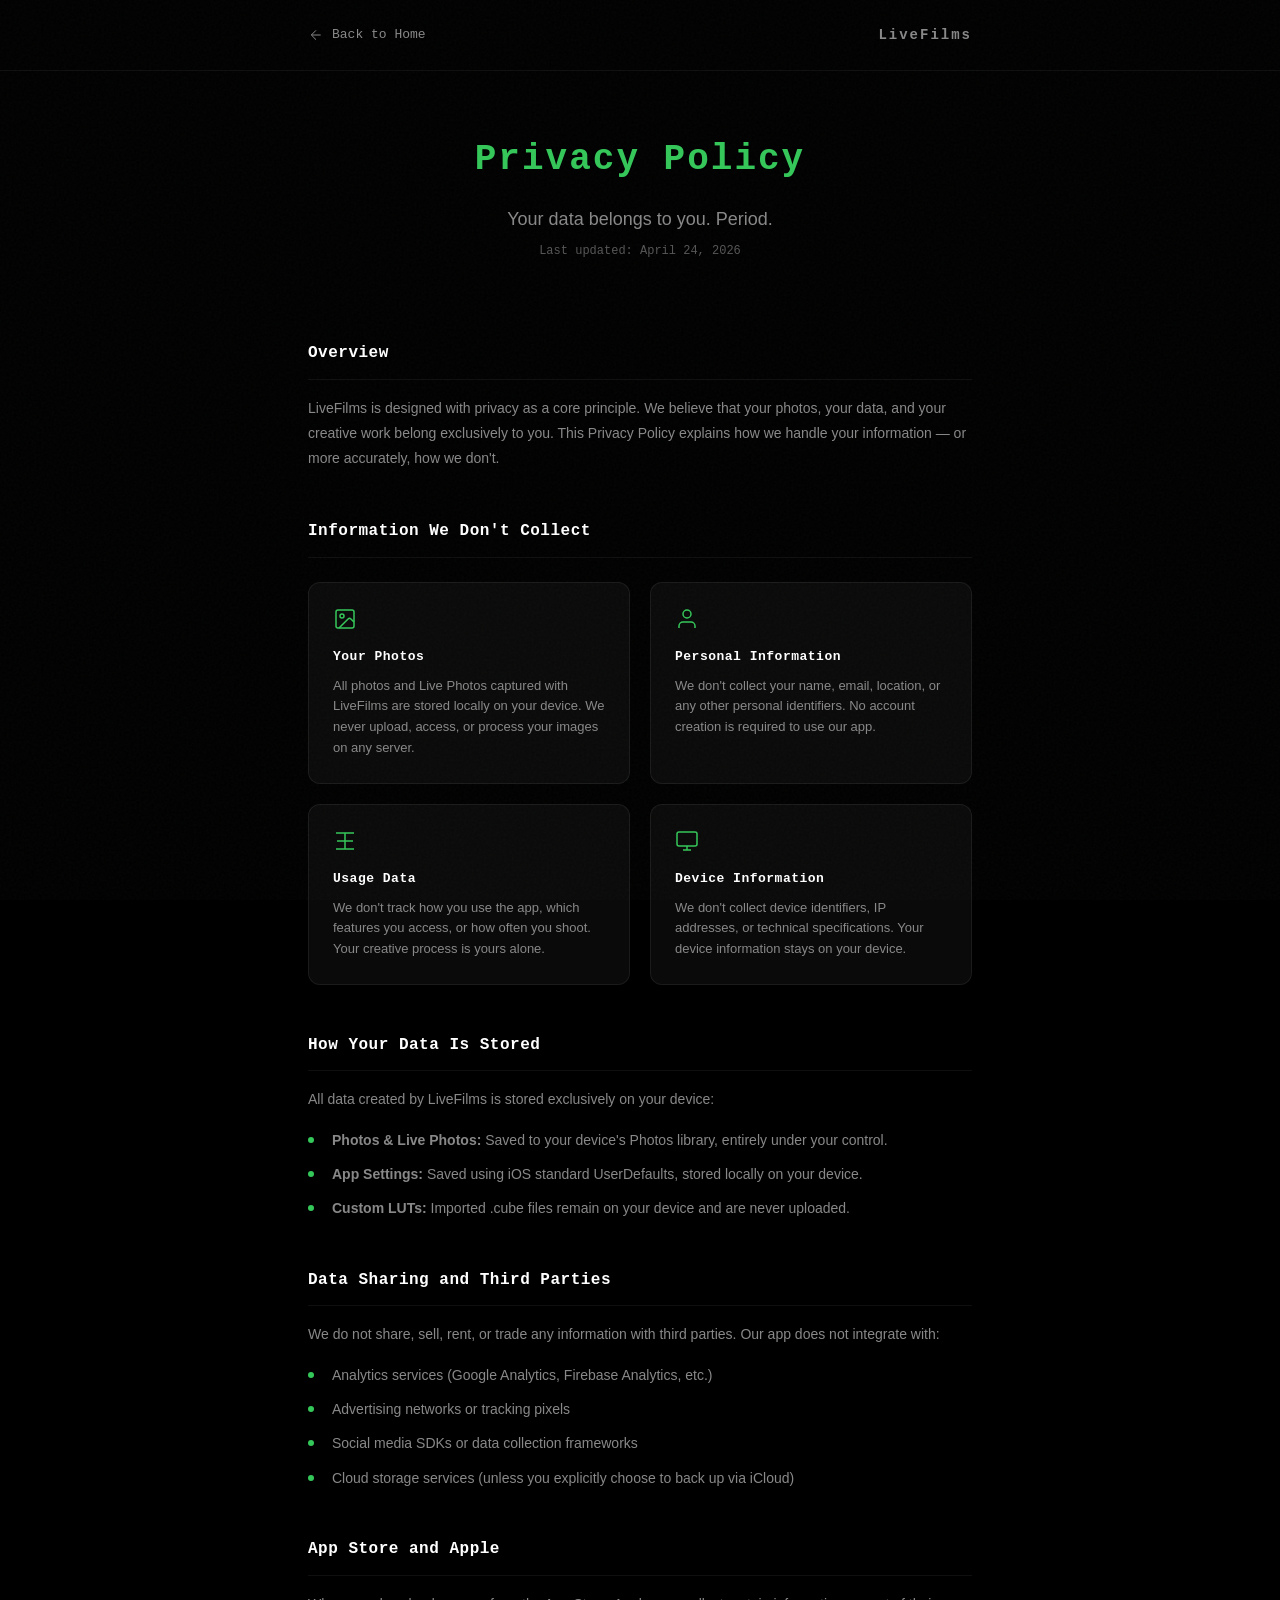
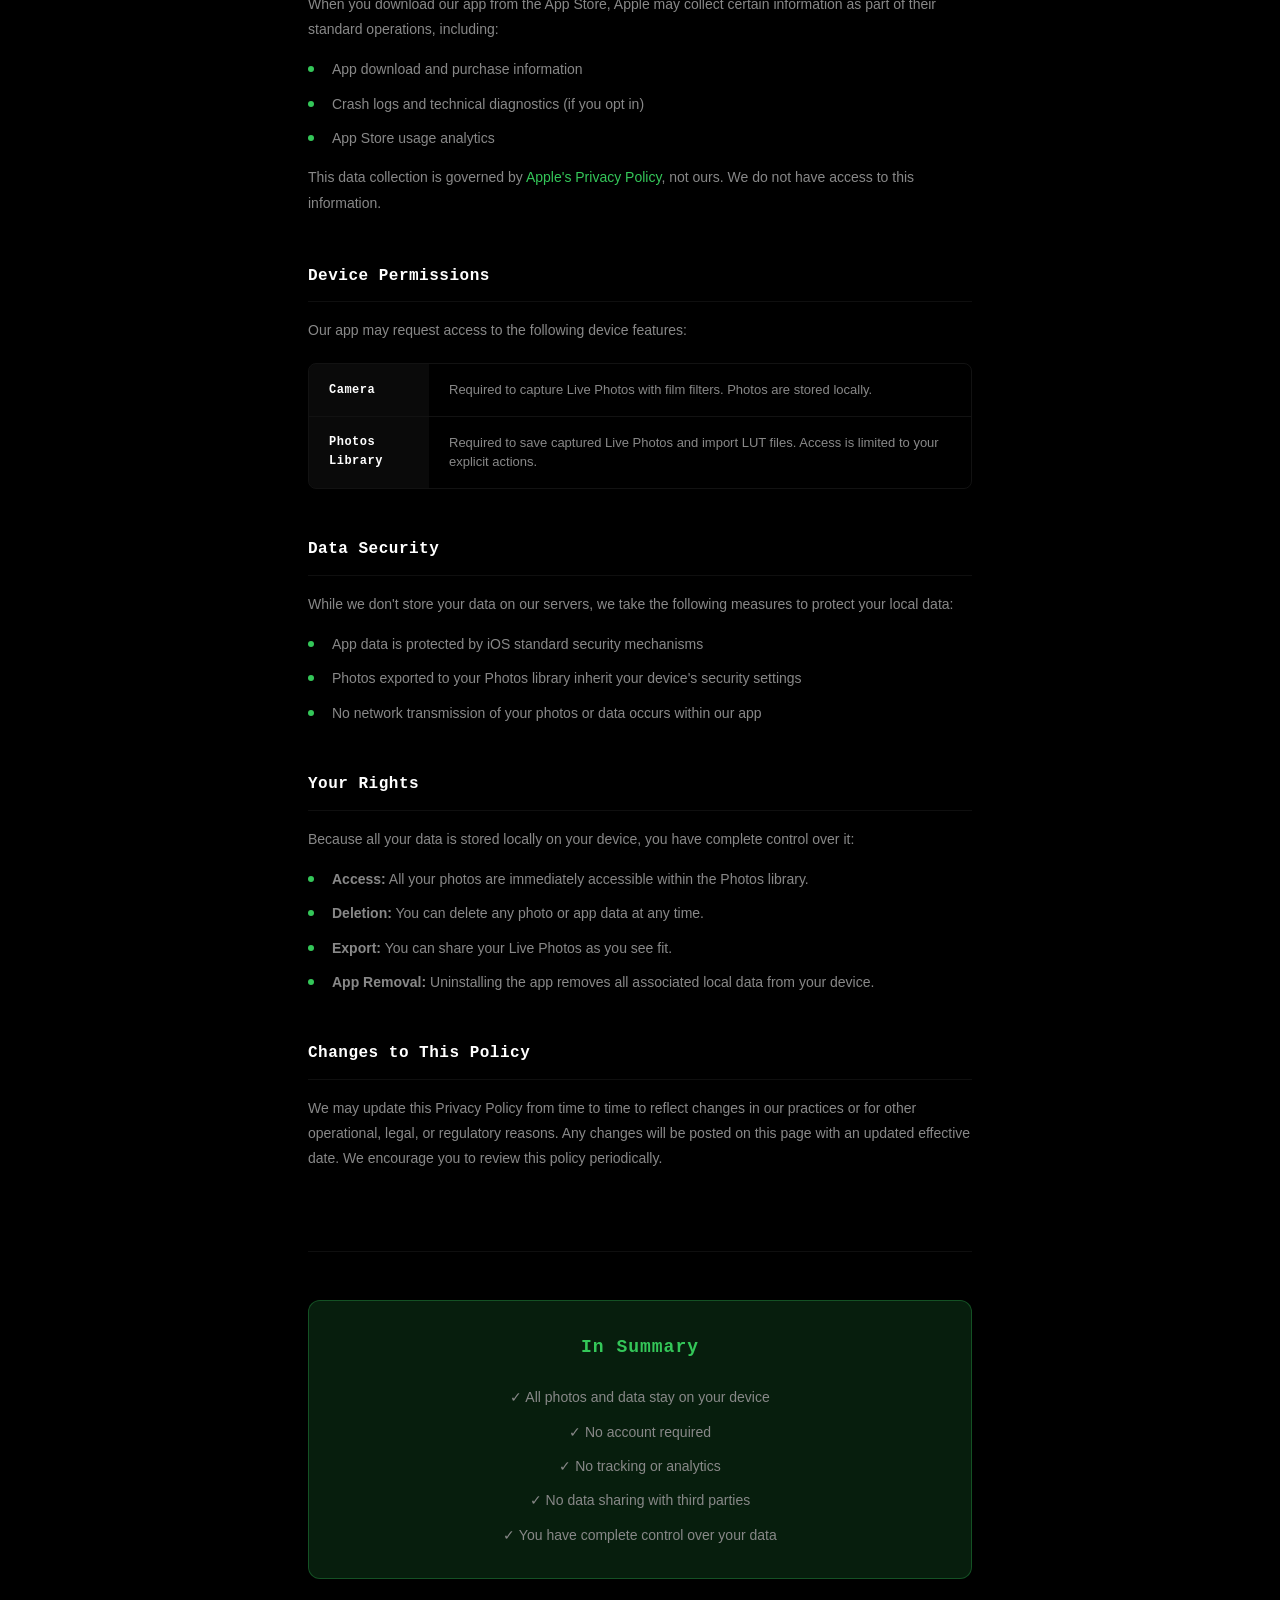
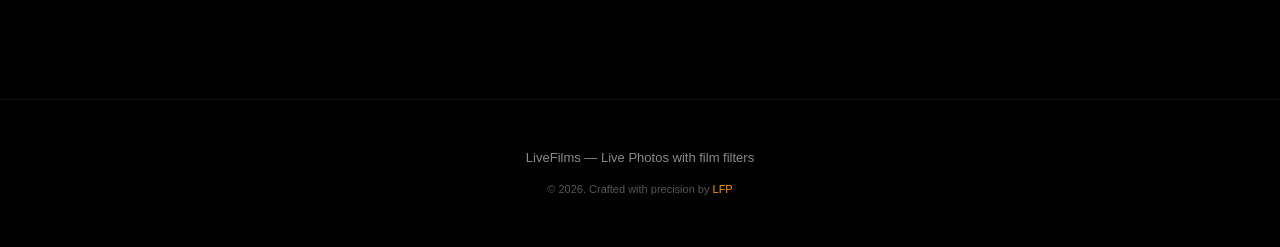
==== commit 503467d6: "Update website copy and author - Update title to "Live Photos with film filters" - Refresh feature l" ====
--- a/privacy.html
+++ b/privacy.html
@@ -192,8 +192,8 @@
     <footer class="footer privacy-footer">
         <div class="container">
             <div class="footer-content">
-                <p class="footer-text">LiveFilms — <span data-i18n="footer-text">Live Photos with Film Aesthetics</span></p>
-                <p class="footer-copyright">&copy; 2026. Crafted with precision by <a href="https://xhslink.com/m/6R2pUaW3pdJ" target="_blank" rel="noopener noreferrer">Leaf.LFP</a></p>
+                <p class="footer-text">LiveFilms — <span data-i18n="footer-text">Live Photos with film filters</span></p>
+                <p class="footer-copyright">&copy; 2026. Crafted with precision by <a href="https://xhslink.com/m/6R2pUaW3pdJ" target="_blank" rel="noopener noreferrer">LFP</a></p>
             </div>
         </div>
     </footer>
@@ -259,7 +259,7 @@
                 'summary-item3': '✓ 无追踪或分析',
                 'summary-item4': '✓ 不与第三方分享数据',
                 'summary-item5': '✓ 你对数据拥有完全控制权',
-                'footer-text': '能拍胶片效果的 Live Photo'
+                'footer-text': 'Live Photos with film filters'
             },
             'en': {
                 'back-home': 'Back to Home',
@@ -319,7 +319,7 @@
                 'summary-item3': '✓ No tracking or analytics',
                 'summary-item4': '✓ No data sharing with third parties',
                 'summary-item5': '✓ You have complete control over your data',
-                'footer-text': 'Live Photos with Film Aesthetics'
+                'footer-text': 'Live Photos with film filters'
             }
         };
 
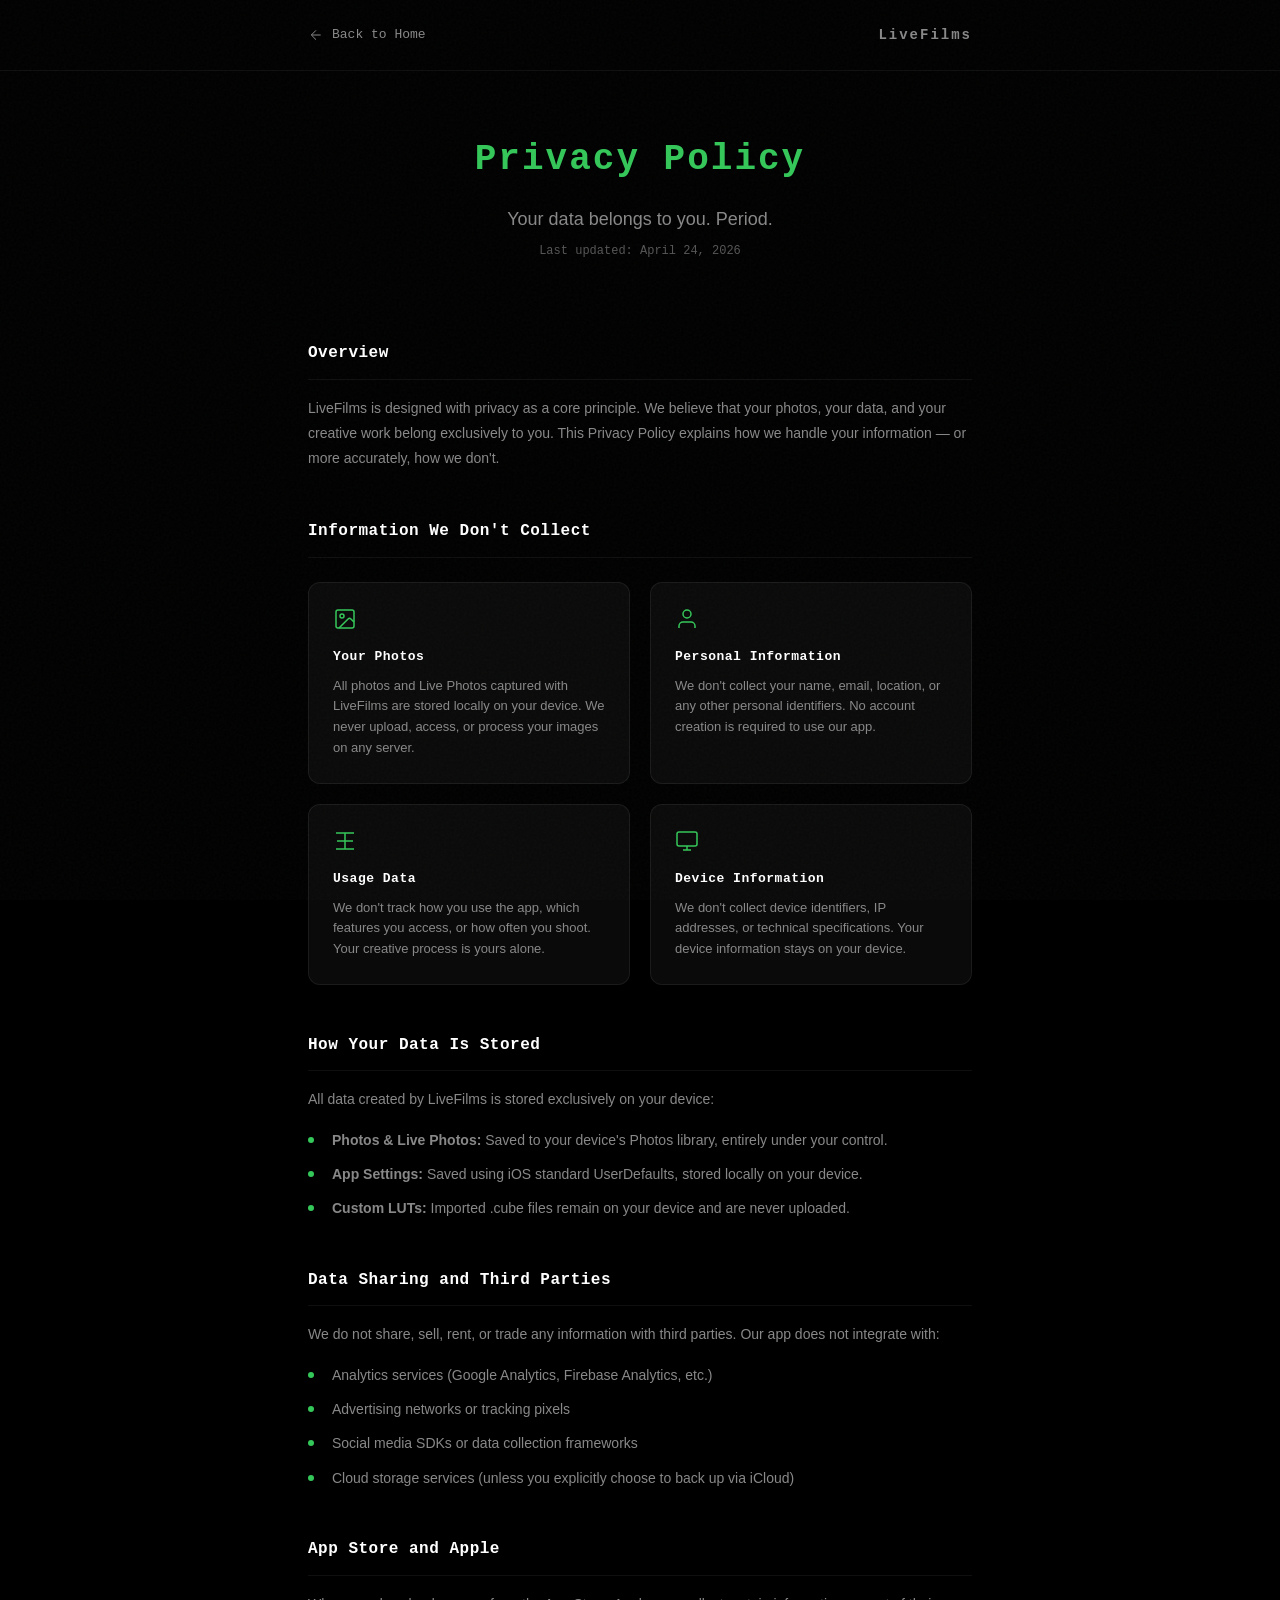
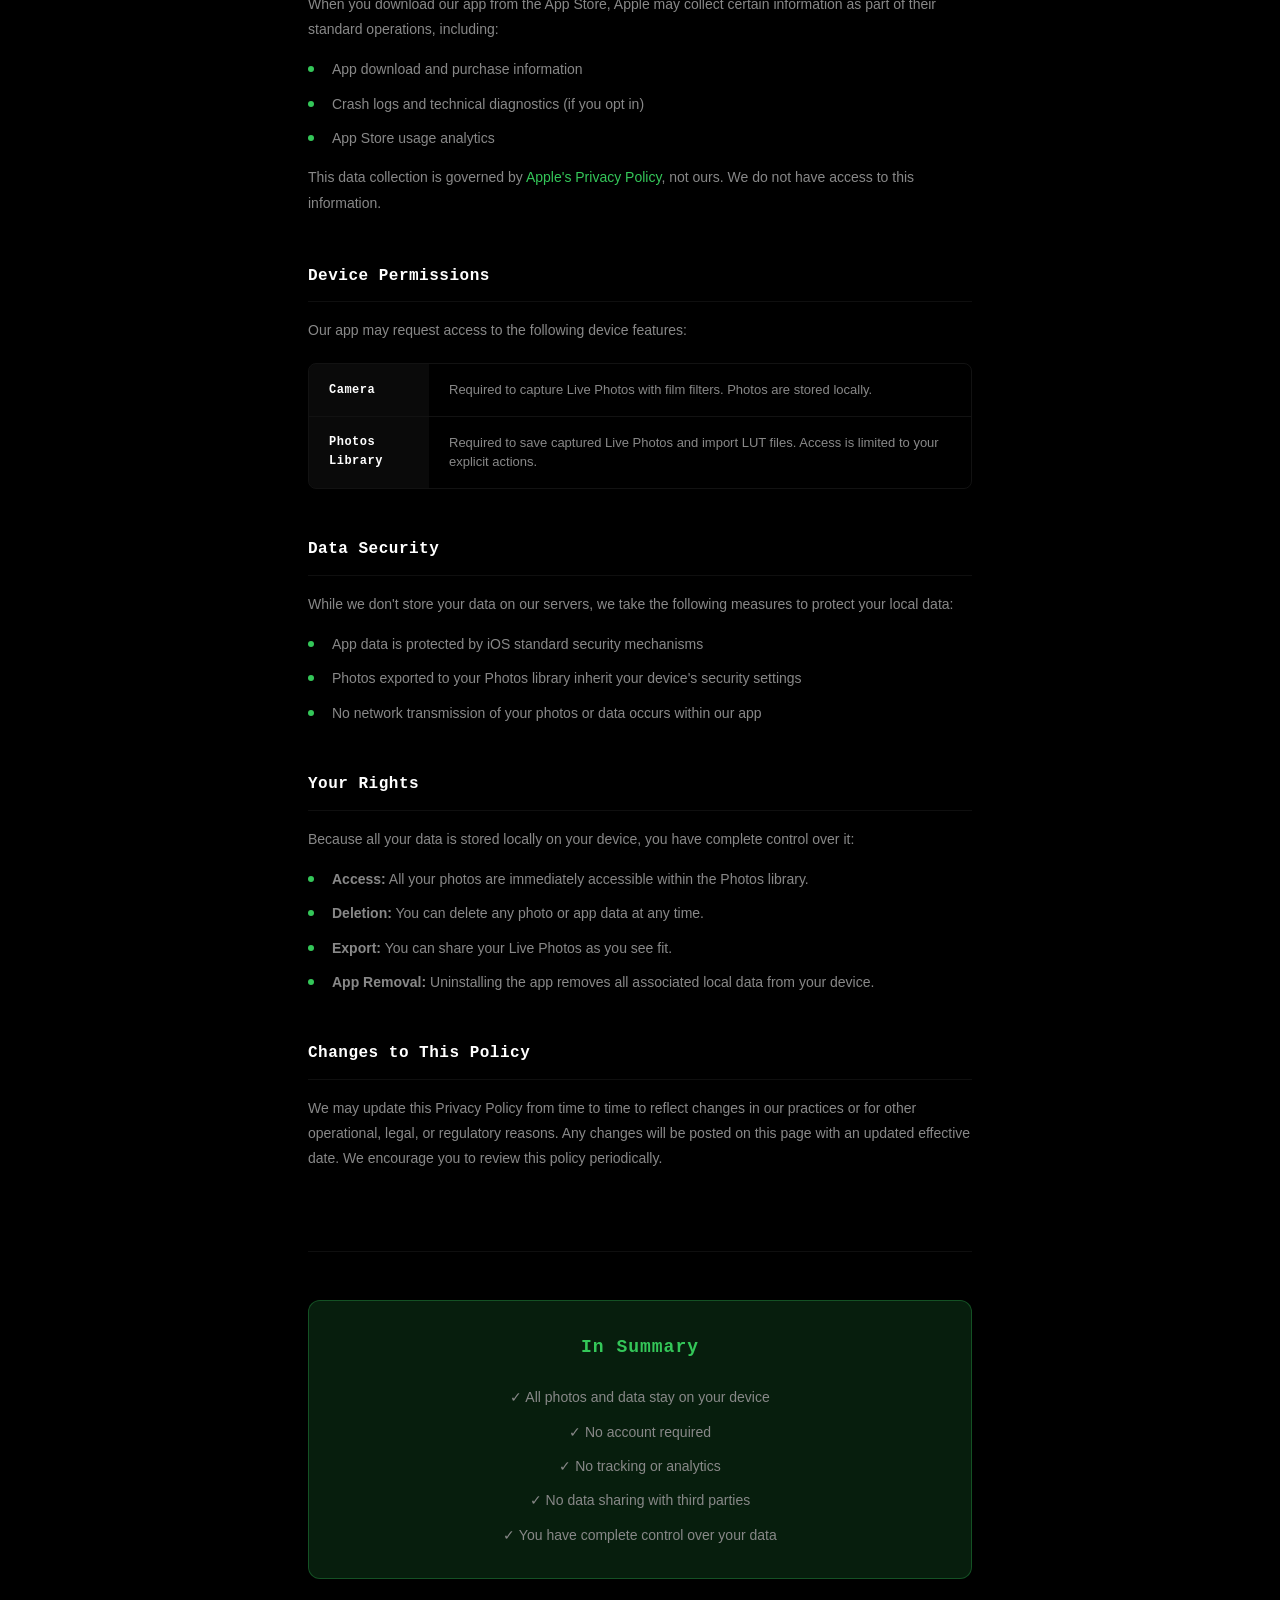
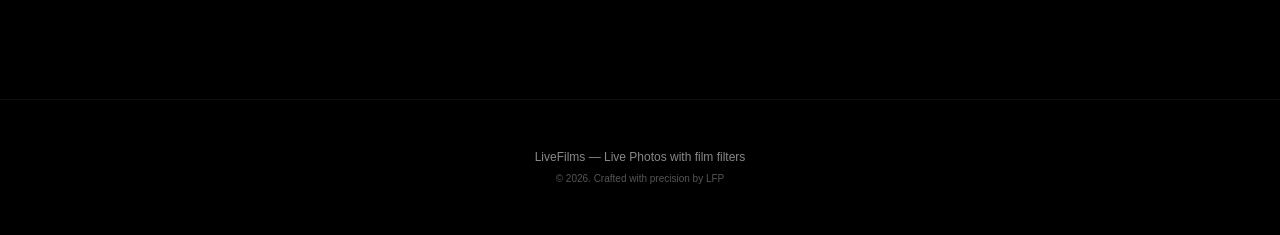
==== commit 6d107c1c: "Add URL parameter support for language selection - ?lang=en — force English - ?lang=zh — force Chine" ====
--- a/privacy.html
+++ b/privacy.html
@@ -324,8 +324,10 @@
         };
 
         function applyLanguage() {
+            const params = new URLSearchParams(window.location.search);
+            const urlLang = params.get('lang');
             const userLang = navigator.language || navigator.userLanguage;
-            const lang = userLang.startsWith('zh') ? 'zh-CN' : 'en';
+            const lang = urlLang === 'en' || urlLang === 'zh' ? (urlLang === 'zh' ? 'zh-CN' : 'en') : (userLang.startsWith('zh') ? 'zh-CN' : 'en');
             document.documentElement.lang = lang === 'zh-CN' ? 'zh' : 'en';
             document.querySelectorAll('[data-i18n]').forEach(el => {
                 const key = el.getAttribute('data-i18n');
--- a/css/style.css
+++ b/css/style.css
@@ -79,32 +79,34 @@
     min-height: 100vh;
     display: flex;
     flex-direction: column;
-    justify-content: center;
+    justify-content: space-between;
     align-items: center;
-    padding: 80px 28px;
+    padding: 40px 28px 24px;
     position: relative;
 }
 
 .hero-content {
     text-align: center;
     max-width: 520px;
+    margin-top: auto;
+    margin-bottom: auto;
 }
 
 .hero-app-icon {
-    width: 88px;
-    height: 88px;
-    border-radius: 20px;
+    width: 72px;
+    height: 72px;
+    border-radius: 16px;
     border: 1px solid var(--color-surface-border);
-    margin-bottom: 24px;
+    margin-bottom: 16px;
     opacity: 0;
     animation: fadeUp 1s ease forwards 0.2s;
 }
 
 .hero-tagline {
-    font-size: clamp(16px, 4vw, 20px);
+    font-size: clamp(14px, 3vw, 18px);
     font-weight: 400;
     color: var(--color-text-secondary);
-    margin-bottom: 48px;
+    margin-bottom: 32px;
     opacity: 0;
     animation: fadeUp 1s ease forwards 0.4s;
 }
@@ -112,16 +114,17 @@
 .hero-features {
     list-style: none;
     text-align: left;
-    margin-bottom: 48px;
+    margin-bottom: 32px;
     opacity: 0;
     animation: fadeUp 1s ease forwards 0.6s;
 }
 
 .hero-features li {
-    font-size: 14px;
+    font-size: 13px;
     color: var(--color-text-secondary);
-    line-height: 2;
+    line-height: 1.8;
     padding-left: 8px;
+    margin-bottom: 6px;
 }
 
 .hero-download-btn {
@@ -168,27 +171,20 @@
 }
 
 .scroll-indicator {
-    position: absolute;
-    bottom: 40px;
-    left: 50%;
-    transform: translateX(-50%);
-    opacity: 0;
-    animation: fadeIn 1s ease forwards 1.2s;
+    display: none;
 }
 
 .scroll-line {
-    width: 1px;
-    height: 48px;
-    background: linear-gradient(to bottom, var(--color-text-muted), transparent);
-    animation: scrollPulse 2s ease-in-out infinite;
+    display: none;
 }
 
 /* ========================================
    Footer
    ======================================== */
 .footer {
-    padding: 48px 0;
+    padding: 16px 0;
     border-top: 1px solid var(--color-divider);
+    width: 100%;
 }
 
 .footer-content {
@@ -196,19 +192,19 @@
 }
 
 .footer-text {
-    font-size: 13px;
+    font-size: 12px;
     color: var(--color-text-secondary);
-    margin-bottom: 6px;
+    margin-bottom: 4px;
 }
 
 .footer-copyright {
-    font-size: 11px;
+    font-size: 10px;
     color: var(--color-text-muted);
-    margin-top: 12px;
+    margin-top: 4px;
 }
 
 .footer-copyright a {
-    color: var(--color-accent);
+    color: inherit;
     text-decoration: none;
 }
 
